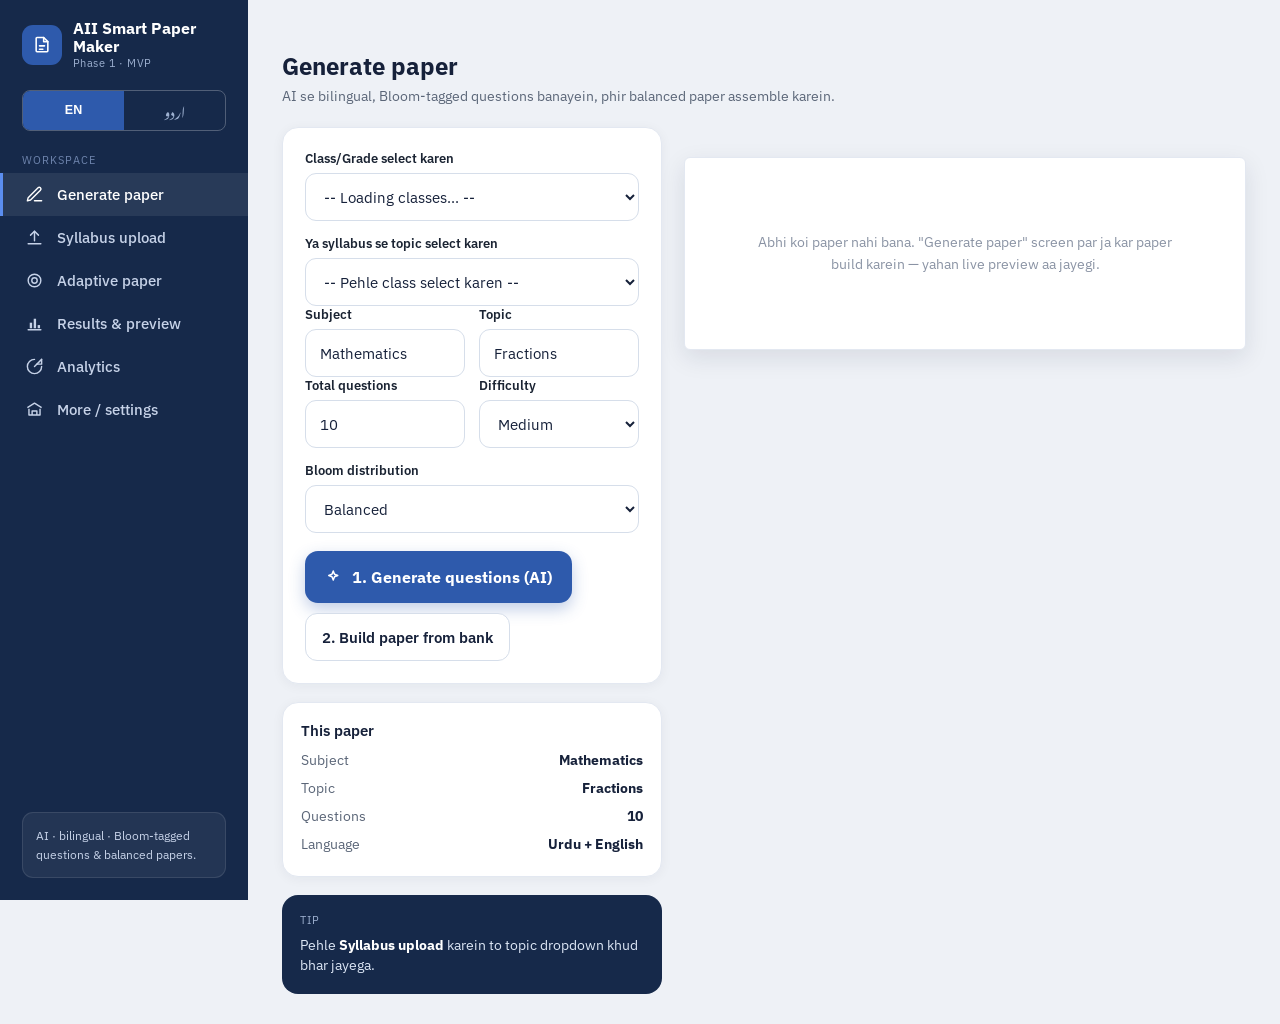
==== static/index.html @ 4aeda759 "feat: home quick-stats cards on the Generate landing screen Shows the teacher their overall progress" ====
<!DOCTYPE html>
<html lang="en">
<head>
<meta charset="UTF-8" />
<meta name="viewport" content="width=device-width, initial-scale=1" />
<title>AII Smart Paper Maker — Phase 1</title>
<link rel="preconnect" href="https://fonts.googleapis.com">
<link rel="preconnect" href="https://fonts.gstatic.com" crossorigin>
<link href="https://fonts.googleapis.com/css2?family=IBM+Plex+Sans:wght@400;500;600;700&family=Source+Serif+4:opsz,wght@8..60,400;8..60,600;8..60,700&family=Noto+Nastaliq+Urdu:wght@400;600&display=swap" rel="stylesheet">
<style>
  :root {
    --primary: #2E5AAC;
    --primary-hover: #244a90;
    --navy: #16294A;
    --tint: #EAF1FB;
    --tint2: #EEF3FC;
    --ink: #16213A;
    --ink2: #1B2433;
    --muted: #5B6678;
    --muted2: #8A93A4;
    --border: #E3E8F1;
    --line: #EDF0F5;
    --surface: #FFFFFF;
    --bg: #EEF1F6;
    --ok-bg: #E6F4EC;   --ok-tx: #2E7D5B;
    --prog-bg: #E7EEFB; --prog-tx: #2E5AAC;
    --warn-bg: #FBF1DF; --warn-tx: #B5760E;
    --err-bg: #FBE9E7;  --err-tx: #C0392B;
    --easy: #7FC8A0; --medium: #5B8DEF; --hard: #E89B5B;
    --radius-card: 16px;
    --radius-btn: 12px;
    --shadow: 0 2px 12px rgba(22,33,58,.05);
  }

  * { box-sizing: border-box; }
  html, body { margin: 0; height: 100%; }
  body {
    font-family: 'IBM Plex Sans', system-ui, sans-serif;
    color: var(--ink);
    background: var(--bg);
    -webkit-font-smoothing: antialiased;
  }
  a { text-decoration: none; color: inherit; }
  .urdu, .ur {
    direction: rtl;
    font-family: 'Jameel Noori Nastaleeq', 'Noto Nastaliq Urdu', serif;
    line-height: 2;
  }

  /* ---- Shell (Direction A — navy institutional sidebar) ---- */
  .shell { display: flex; min-height: 100vh; }
  .sidebar {
    width: 248px; flex-shrink: 0; background: var(--navy); color: #fff;
    display: flex; flex-direction: column; padding: 18px 0;
    position: sticky; top: 0; height: 100vh;
  }
  .brand { display: flex; align-items: center; gap: 11px; padding: 2px 22px 20px; }
  .brand .logo {
    width: 40px; height: 40px; border-radius: 11px; background: var(--primary);
    display: flex; align-items: center; justify-content: center; flex-shrink: 0;
  }
  .brand .name { font-weight: 700; font-size: 15.5px; line-height: 1.15; }
  .brand .tag { font-size: 10.5px; color: #9DB0D0; letter-spacing: .04em; }
  .nav-label {
    font-size: 10.5px; color: #6E84AD; letter-spacing: .1em;
    padding: 6px 22px; text-transform: uppercase;
  }
  .nav-link {
    display: flex; align-items: center; gap: 13px; padding: 12px 22px;
    color: #C6D2E8; font-size: 14.5px; font-weight: 500;
    border-left: 3px solid transparent; cursor: pointer;
  }
  .nav-link svg { flex-shrink: 0; }
  .nav-link:hover { background: rgba(255,255,255,.06); color: #fff; }
  .nav-link[data-active="1"] { color: #fff; background: rgba(255,255,255,.08); border-left-color: #5B8DEF; }
  .sidebar-foot { margin-top: auto; padding: 14px 22px 4px; }
  .sidebar-foot .box {
    background: rgba(255,255,255,.06); border: 1px solid rgba(255,255,255,.1);
    border-radius: 11px; padding: 13px; font-size: 12px; color: #C6D2E8; line-height: 1.6;
  }

  /* ---- Main ---- */
  .main { flex: 1; min-width: 0; display: flex; flex-direction: column; }
  .topbar { display: none; }
  .bottomnav { display: none; }
  .content { padding: 30px 34px; max-width: 1180px; width: 100%; margin: 0 auto; }

  .screen { display: none; }
  .screen[data-active="1"] { display: block; }

  .head { display: flex; align-items: flex-end; justify-content: space-between; margin-bottom: 22px; gap: 14px; }
  .h1 { margin: 0; font-size: 24px; font-weight: 700; }
  .sub { margin: 5px 0 0; font-size: 14px; color: var(--muted); }

  .twocol { display: grid; grid-template-columns: 1fr 360px; gap: 22px; align-items: start; }
  /* Generate screen: form (left) + live serif preview (right, wider). */
  .twocol-gen { display: grid; grid-template-columns: 380px 1fr; gap: 22px; align-items: start; }
  .stack { display: flex; flex-direction: column; gap: 18px; }

  /* ---- Cards (Direction B — rounded) ---- */
  .card {
    background: var(--surface); border: 1px solid var(--border);
    border-radius: var(--radius-card); padding: 22px; box-shadow: var(--shadow);
  }
  .card-title { font-weight: 600; font-size: 15px; margin-bottom: 6px; }

  label { display: block; margin-top: 14px; font-weight: 600; font-size: 12.5px; color: var(--ink2); }
  label:first-of-type { margin-top: 0; }
  input, select {
    width: 100%; min-height: 48px; padding: 11px 14px; margin-top: 7px;
    border: 1px solid #D6DEEA; border-radius: 11px;
    font-size: 15px; font-family: inherit; background: #fff; color: var(--ink);
  }
  input[type="file"] { padding: 11px 12px; }
  input:focus, select:focus {
    outline: none; border-color: var(--primary); box-shadow: 0 0 0 3px var(--tint);
  }

  .field-row { display: flex; gap: 14px; }
  .field-row > div { flex: 1; }

  .actions { display: flex; flex-wrap: wrap; gap: 10px; margin-top: 18px; }

  /* ---- Hero "Generate" button (Direction B) ---- */
  .gen-btn {
    display: inline-flex; align-items: center; justify-content: center; gap: 9px;
    background: var(--primary); color: #fff; min-height: 52px; padding: 0 20px;
    border: none; border-radius: 13px; font-size: 15.5px; font-weight: 700;
    font-family: inherit; box-shadow: 0 6px 16px rgba(46,90,172,.3); cursor: pointer;
  }
  .gen-btn:hover { background: var(--primary-hover); }
  .gen-btn:disabled { opacity: .55; cursor: not-allowed; box-shadow: none; }
  .ghost-btn {
    display: inline-flex; align-items: center; justify-content: center; gap: 9px;
    background: #fff; border: 1px solid #D6DEEA; color: var(--ink);
    min-height: 48px; padding: 0 16px; border-radius: 12px;
    font-size: 14.5px; font-weight: 600; font-family: inherit; cursor: pointer;
  }
  .ghost-btn:hover { border-color: var(--primary); color: var(--primary); }

  .tip {
    background: var(--navy); color: #fff; border-radius: 16px; padding: 18px;
  }
  .tip .k { font-size: 11px; color: #9DB0D0; letter-spacing: .08em; text-transform: uppercase; margin-bottom: 8px; }
  .tip .v { font-size: 13.5px; line-height: 1.5; color: #DCE6F5; }
  .tip .v b { color: #fff; }

  .summary-row { display: flex; justify-content: space-between; font-size: 13.5px; padding: 5px 0; }
  .summary-row span { color: var(--muted); }

  .pill { font-size: 11.5px; font-weight: 600; padding: 5px 10px; border-radius: 99px; }
  .bloom-bar { display: flex; gap: 4px; height: 11px; border-radius: 99px; overflow: hidden; margin: 4px 0 10px; }

  /* ---- Question review cards ---- */
  .question-card {
    border: 1px solid var(--border); border-radius: 14px;
    padding: 16px 18px; margin-top: 13px; background: #fff; box-shadow: var(--shadow);
  }
  .question-card .ur { font-size: 16px; color: var(--muted); margin-top: 6px; text-align: right; }
  .question-card ul { margin: 8px 0 0; padding-left: 20px; }
  .meta { font-size: 12px; color: var(--muted); margin-top: 10px; }

  #status { margin-top: 4px; font-size: 14px; color: var(--muted); min-height: 20px; }

  /* ---- Live paper preview (Direction C — serif, A4 sheet) ---- */
  .paper-sheet {
    background: #fff; border: 1px solid var(--border); border-radius: 6px;
    box-shadow: 0 8px 24px rgba(22,33,58,.1);
    padding: 34px 38px; font-size: 13.5px; line-height: 1.55;
  }
  .paper-sheet .ph-head { text-align: center; border-bottom: 2.5px solid var(--ink); padding-bottom: 14px; margin-bottom: 16px; }
  .paper-sheet .ph-en { font-family: 'Source Serif 4', Georgia, serif; font-size: 20px; font-weight: 700; }
  .paper-sheet .ph-ur { font-family: 'Jameel Noori Nastaleeq', 'Noto Nastaliq Urdu', serif; font-size: 17px; margin: 4px 0; direction: rtl; }
  .paper-sheet .ph-exam { font-size: 12.5px; color: var(--muted); }
  .paper-sheet .ph-meta {
    display: flex; justify-content: space-between; flex-wrap: wrap; gap: 4px;
    font-size: 12.5px; font-weight: 600; border-bottom: 1px solid #ddd;
    padding-bottom: 12px; margin-bottom: 14px;
  }
  .paper-sheet .ph-sec { font-family: 'Source Serif 4', Georgia, serif; font-weight: 700; font-size: 15px; margin: 16px 0 10px; }
  .paper-sheet .ph-q { margin-bottom: 14px; }
  .paper-sheet .ph-q .q-en { font-weight: 500; }
  .paper-sheet .ph-q .q-ur { text-align: right; font-size: 15px; color: #3A3A3A; direction: rtl; font-family: 'Jameel Noori Nastaleeq', 'Noto Nastaliq Urdu', serif; }
  .paper-sheet .ph-opts { display: grid; grid-template-columns: 1fr 1fr; gap: 3px 24px; color: #3A3A3A; margin-top: 5px; }
  .paper-empty { color: var(--muted2); text-align: center; padding: 40px 20px; font-size: 14px; }

  /* ---- Summary tables (Direction A — structured) ---- */
  .summary-box { border: 1px solid var(--border); border-radius: 12px; padding: 14px 16px; margin-top: 14px; background: #fff; }
  .summary-box .t { font-weight: 600; margin-bottom: 8px; font-size: 14px; }
  .summary-box table { width: 100%; border-collapse: collapse; font-size: 14px; }
  .summary-box th { text-align: left; color: var(--muted); font-weight: 600; padding-bottom: 6px; border-bottom: 1px solid var(--line); }
  .summary-box td { padding: 6px 0; border-bottom: 1px solid var(--line); }

  hr { border: none; border-top: 1px dashed var(--border); margin: 18px 0; }

  details.qdetails { margin-top: 18px; }
  details.qdetails > summary { cursor: pointer; font-weight: 600; font-size: 14px; color: var(--primary); }

  /* ---- Analytics (item analysis) ---- */
  .an-cards { display: grid; grid-template-columns: repeat(auto-fit, minmax(140px, 1fr)); gap: 12px; }
  .an-card { border: 1px solid var(--border); border-radius: 12px; padding: 14px 16px; background: #FBFCFE; }
  .an-card .v { font-size: 22px; font-weight: 700; color: var(--primary); }
  .an-card .c { font-size: 12px; color: var(--muted); margin-top: 4px; }
  table.an { width: 100%; border-collapse: collapse; font-size: 14px; }
  table.an th, table.an td { text-align: left; padding: 9px 10px; border-bottom: 1px solid var(--line); }
  table.an th { background: var(--tint2); font-size: 12.5px; color: var(--ink2); white-space: nowrap; }
  table.an td.num, table.an th.num { text-align: right; font-variant-numeric: tabular-nums; }
  table.an tr.q-bad td { background: var(--err-bg); }
  table.an tr.q-review td { background: var(--warn-bg); }
  table.an tr.q-good td:first-child { box-shadow: inset 4px 0 0 var(--ok-tx); }
  table.an tr.q-review td:first-child { box-shadow: inset 4px 0 0 var(--warn-tx); }
  table.an tr.q-bad td:first-child { box-shadow: inset 4px 0 0 var(--err-tx); }
  .pd { font-weight: 600; font-variant-numeric: tabular-nums; }
  .pd.good { color: var(--ok-tx); }
  .pd.mid { color: var(--warn-tx); }
  .pd.weak { color: var(--err-tx); }
  .pd.unreliable { color: var(--muted2); font-weight: 400; }
  .bar-wrap { background: var(--line); border-radius: 5px; height: 14px; width: 108px; overflow: hidden; display: inline-block; vertical-align: middle; }
  .bar { height: 100%; border-radius: 5px; }
  .bar.good { background: var(--ok-tx); }
  .bar.mid { background: var(--warn-tx); }
  .bar.weak { background: var(--err-tx); }
  .qbadge { display: inline-block; padding: 3px 9px; border-radius: 999px; font-size: 11.5px; font-weight: 700; white-space: nowrap; }
  .qbadge.q-good { background: var(--ok-bg); color: var(--ok-tx); }
  .qbadge.q-review { background: var(--warn-bg); color: var(--warn-tx); }
  .qbadge.q-bad { background: var(--err-bg); color: var(--err-tx); }
  .an-legend { display: flex; gap: 16px; flex-wrap: wrap; font-size: 12.5px; color: var(--muted); margin: 4px 0 12px; }
  .an-legend .dot { display: inline-block; width: 10px; height: 10px; border-radius: 3px; margin-right: 5px; vertical-align: middle; }
  .an-legend .q-good { background: var(--ok-tx); }
  .an-legend .q-review { background: var(--warn-tx); }
  .an-legend .q-bad { background: var(--err-tx); }
  .flag-reason { font-size: 12px; color: var(--err-tx); }
  .an-empty { color: var(--muted); font-size: 14px; padding: 10px 0; }

  /* Quick-stats empty state (new user, no data yet) */
  .qs-empty {
    border: 1px dashed #C6CFDD; background: #FBFCFE; border-radius: 14px;
    padding: 18px 20px; color: var(--muted); font-size: 14px; line-height: 1.6;
  }
  .qs-empty b { color: var(--ink); }

  /* ---- Urdu / RTL ---- */
  /* Jameel Noori Nastaleeq is NOT bundled — used only if installed on the
     machine (same assumption the Word export makes); else Noto Nastaliq Urdu. */
  @font-face {
    font-family: 'Jameel Noori Nastaleeq';
    src: local('Jameel Noori Nastaleeq'), local('Jameel Noori Nastalique'), local('JameelNooriNastaleeq');
    font-display: swap;
  }
  .lang-toggle { display: flex; border: 1px solid rgba(255,255,255,.25); border-radius: 8px; overflow: hidden; margin: 0 22px 16px; }
  .lang-toggle button {
    flex: 1; background: transparent; color: #9DB0D0; border: none;
    padding: 6px 0; min-height: 0; font-size: 12.5px; font-weight: 600; cursor: pointer;
  }
  .lang-toggle button[data-active="1"] { background: var(--primary); color: #fff; }
  .lang-toggle button.urdu { direction: rtl; font-size: 13.5px; }

  /* In Urdu mode the whole UI switches to the Nastaliq stack. */
  body.lang-ur { font-family: 'Jameel Noori Nastaleeq', 'Noto Nastaliq Urdu', 'IBM Plex Sans', sans-serif; }
  body.lang-ur .h1 { line-height: 1.7; }
  body.lang-ur .nav-link, body.lang-ur .nav-i { line-height: 1.9; }

  /* RTL structural fixes for the bits dir=rtl doesn't get right on its own. */
  [dir="rtl"] .nav-link { border-left: none; border-right: 3px solid transparent; }
  [dir="rtl"] .nav-link[data-active="1"] { border-right-color: #5B8DEF; }
  [dir="rtl"] table.an th, [dir="rtl"] table.an td,
  [dir="rtl"] .summary-box th, [dir="rtl"] .summary-box td { text-align: right; }
  [dir="rtl"] table.an td.num, [dir="rtl"] table.an th.num { text-align: left; }
  [dir="rtl"] .an-legend .dot { margin-right: 0; margin-left: 5px; }
  [dir="rtl"] .question-card ul { padding-left: 0; padding-right: 20px; }
  /* The exam-paper preview is a fixed document — keep it LTR even in Urdu UI. */
  [dir="rtl"] .paper-sheet { direction: ltr; }

  /* ---- Manual question selection: per-question "Change" + replace modal ---- */
  .paper-sheet .ph-change {
    margin-top: 7px; background: none; border: 1px dashed #C6CFDD; color: var(--primary);
    font-size: 11.5px; font-weight: 600; font-family: inherit; border-radius: 6px;
    padding: 3px 10px; min-height: 0; cursor: pointer;
  }
  .paper-sheet .ph-change:hover { background: var(--tint); }
  .modal-overlay {
    position: fixed; inset: 0; background: rgba(22,33,58,.5); z-index: 100;
    display: none; align-items: center; justify-content: center; padding: 16px;
  }
  .modal-overlay[data-open="1"] { display: flex; }
  .modal {
    background: #fff; border-radius: 16px; width: 100%; max-width: 640px;
    max-height: 86vh; display: flex; flex-direction: column;
    box-shadow: 0 20px 60px rgba(0,0,0,.3);
  }
  .modal-head { padding: 18px 20px; border-bottom: 1px solid var(--border); display: flex; align-items: flex-start; justify-content: space-between; gap: 12px; }
  .modal-title { font-size: 17px; font-weight: 700; }
  .modal-sub { font-size: 12.5px; color: var(--muted); margin-top: 3px; }
  .modal-close { background: none; border: none; color: var(--muted); font-size: 24px; line-height: 1; cursor: pointer; min-height: 0; padding: 0 4px; }
  .modal-close:hover { background: none; color: var(--ink); }
  .modal-body { padding: 14px 20px 20px; overflow-y: auto; }
  .cand { border: 1px solid var(--border); border-radius: 12px; padding: 14px; margin-bottom: 10px; }
  .cand:hover { border-color: var(--primary); }
  .cand .c-tags { display: flex; gap: 6px; flex-wrap: wrap; margin-bottom: 8px; }
  .cand .c-en { font-weight: 500; font-size: 14px; }
  .cand .c-ur { font-size: 15px; color: var(--muted); text-align: right; margin-top: 4px; }
  .cand .c-foot { display: flex; justify-content: space-between; align-items: center; gap: 10px; margin-top: 11px; }
  @media (max-width: 760px) { .modal { max-height: 92vh; } }

  /* ---- Responsive: sidebar -> bottom tab bar (Direction A on mobile) ---- */
  @media (max-width: 1024px) { .twocol, .twocol-gen { grid-template-columns: 1fr; } }
  @media (max-width: 760px) {
    body { background: #F4F6FA; }
    .sidebar { display: none; }
    .topbar {
      display: block; background: var(--navy); color: #fff;
      position: sticky; top: 0; z-index: 10;
    }
    .topbar .row { display: flex; align-items: center; gap: 12px; padding: 14px 16px; }
    .topbar .logo {
      width: 38px; height: 38px; border-radius: 10px; background: var(--primary);
      display: flex; align-items: center; justify-content: center; flex-shrink: 0;
    }
    .topbar .name { font-size: 15.5px; font-weight: 700; line-height: 1.1; }
    .topbar .tag { font-size: 10.5px; color: #9DB0D0; }
    .bottomnav {
      display: flex; position: sticky; bottom: 0; background: #fff;
      border-top: 1px solid var(--border); align-items: center;
      padding: 8px 8px calc(8px + env(safe-area-inset-bottom, 0px)); z-index: 10;
      box-shadow: 0 -2px 10px rgba(22,33,58,.06);
    }
    .nav-i {
      display: flex; flex-direction: column; align-items: center; gap: 3px;
      flex: 1; font-size: 10.5px; font-weight: 600; color: var(--muted2); cursor: pointer;
    }
    .nav-i[data-active="1"] { color: var(--primary); }
    .content { padding: 16px 14px 26px; }
    .field-row { flex-direction: column; gap: 14px; }
    .desktop-only { display: none !important; }
    .card { padding: 18px; }
    .h1 { font-size: 20px; }
    .actions .gen-btn, .actions .ghost-btn { flex: 1 1 100%; }
    .paper-sheet { padding: 22px 18px; }
  }
  @media (min-width: 761px) { .mobile-only { display: none !important; } }
</style>
</head>
<body>
<div class="shell">

  <!-- ============ SIDEBAR (desktop) ============ -->
  <aside class="sidebar">
    <div class="brand">
      <div class="logo"><svg width="20" height="20" viewBox="0 0 24 24" fill="none" stroke="#fff" stroke-width="1.9" stroke-linecap="round" stroke-linejoin="round"><path d="M14 3v5h5"></path><path d="M19 8v11a1 1 0 0 1-1 1H6a1 1 0 0 1-1-1V4a1 1 0 0 1 1-1h8z"></path><path d="M9 13h6M9 17h4"></path></svg></div>
      <div><div class="name">AII Smart Paper Maker</div><div class="tag" data-i18n="brand.tag">Phase 1 · MVP</div></div>
    </div>
    <div class="lang-toggle">
      <button data-lang-opt="en" data-active="1" onclick="applyLang('en')">EN</button>
      <button data-lang-opt="ur" data-active="0" class="urdu" onclick="applyLang('ur')">اردو</button>
    </div>
    <div class="nav-label" data-i18n="sidebar.workspace">Workspace</div>
    <nav>
      <a class="nav-link" data-nav="generate" data-active="1" onclick="showScreen('generate')"><svg width="19" height="19" viewBox="0 0 24 24" fill="none" stroke="currentColor" stroke-width="1.8" stroke-linecap="round" stroke-linejoin="round"><path d="M12 20h9"></path><path d="M16.5 3.5a2.1 2.1 0 0 1 3 3L7 19l-4 1 1-4z"></path></svg><span data-i18n="nav.generate">Generate paper</span></a>
      <a class="nav-link" data-nav="syllabus" onclick="showScreen('syllabus')"><svg width="19" height="19" viewBox="0 0 24 24" fill="none" stroke="currentColor" stroke-width="1.8" stroke-linecap="round" stroke-linejoin="round"><path d="M12 16V4"></path><path d="M7 9l5-5 5 5"></path><path d="M4 20h16"></path></svg><span data-i18n="nav.syllabus">Syllabus upload</span></a>
      <a class="nav-link" data-nav="adaptive" onclick="showScreen('adaptive')"><svg width="19" height="19" viewBox="0 0 24 24" fill="none" stroke="currentColor" stroke-width="1.8"><circle cx="12" cy="12" r="8"></circle><circle cx="12" cy="12" r="3.4"></circle></svg><span data-i18n="nav.adaptive">Adaptive paper</span></a>
      <a class="nav-link" data-nav="results" onclick="showScreen('results')"><svg width="19" height="19" viewBox="0 0 24 24" fill="none" stroke="currentColor" stroke-width="1.8" stroke-linecap="round"><line x1="4" y1="20" x2="20" y2="20"></line><rect x="6" y="11" width="3" height="7" fill="currentColor" stroke="none"></rect><rect x="11" y="6" width="3" height="12" fill="currentColor" stroke="none"></rect><rect x="16" y="14" width="3" height="4" fill="currentColor" stroke="none"></rect></svg><span data-i18n="nav.results">Results &amp; preview</span></a>
      <a class="nav-link" data-nav="analytics" onclick="showScreen('analytics')"><svg width="19" height="19" viewBox="0 0 24 24" fill="none" stroke="currentColor" stroke-width="1.8" stroke-linecap="round" stroke-linejoin="round"><path d="M21 12a9 9 0 1 1-9-9"></path><path d="M21 3v6h-6"></path><path d="M12 12 21 3"></path></svg><span data-i18n="nav.analytics">Analytics</span></a>
      <a class="nav-link" data-nav="settings" onclick="showScreen('settings')"><svg width="19" height="19" viewBox="0 0 24 24" fill="none" stroke="currentColor" stroke-width="1.8" stroke-linejoin="round"><path d="M3 9.5 12 4l9 5.5"></path><path d="M5 11v8h14v-8"></path><path d="M9 19v-5h6v5"></path></svg><span data-i18n="nav.settings">More / settings</span></a>
    </nav>
    <div class="sidebar-foot">
      <div class="box" data-i18n="sidebar.foot">AI · bilingual · Bloom-tagged questions &amp; balanced papers.</div>
    </div>
  </aside>

  <!-- ============ MAIN ============ -->
  <div class="main">

    <!-- mobile top bar -->
    <div class="topbar">
      <div style="height:env(safe-area-inset-top,0px);"></div>
      <div class="row">
        <div class="logo"><svg width="19" height="19" viewBox="0 0 24 24" fill="none" stroke="#fff" stroke-width="1.9" stroke-linecap="round" stroke-linejoin="round"><path d="M14 3v5h5"></path><path d="M19 8v11a1 1 0 0 1-1 1H6a1 1 0 0 1-1-1V4a1 1 0 0 1 1-1h8z"></path><path d="M9 13h6M9 17h4"></path></svg></div>
        <div style="flex:1; min-width:0;"><div class="name">AII Smart Paper Maker</div><div class="tag" data-i18n="brand.tag">Phase 1 · MVP</div></div>
        <div class="lang-toggle" style="margin:0; flex:0 0 auto; width:96px;">
          <button data-lang-opt="en" data-active="1" onclick="applyLang('en')">EN</button>
          <button data-lang-opt="ur" data-active="0" class="urdu" onclick="applyLang('ur')">اردو</button>
        </div>
      </div>
    </div>

    <div class="content">

      <!-- ===== GENERATE ===== -->
      <section class="screen" data-screen="generate" data-active="1">
        <!-- Quick stats (home overview) -->
        <div id="quickStats" class="an-cards" style="margin-bottom:20px"></div>

        <div class="head">
          <div><h1 class="h1" data-i18n="gen.title">Generate paper</h1><p class="sub desktop-only" data-i18n="gen.sub">AI se bilingual, Bloom-tagged questions banayein, phir balanced paper assemble karein.</p></div>
        </div>
        <p class="sub mobile-only" style="margin:2px 0 16px" data-i18n="gen.sub">AI se bilingual, Bloom-tagged questions banayein, phir balanced paper assemble karein.</p>

        <div class="twocol-gen">
          <!-- LEFT column: form + summary + tip -->
          <div class="stack">
          <div class="card">
            <label data-i18n="form.classGrade">Class/Grade select karen</label>
            <select id="syllabusGrade" onchange="onGradeChange()">
              <option value="">-- Loading classes... --</option>
            </select>

            <label data-i18n="form.syllabusTopic">Ya syllabus se topic select karen</label>
            <select id="syllabusTopic" onchange="onSyllabusTopicChange()">
              <option value="">-- Pehle class select karen --</option>
            </select>

            <div class="field-row">
              <div>
                <label data-i18n="form.subject">Subject</label>
                <input id="subject" placeholder="e.g. Mathematics" value="Mathematics" />
              </div>
              <div>
                <label data-i18n="form.topic">Topic</label>
                <input id="topic" placeholder="e.g. Fractions" value="Fractions" />
              </div>
            </div>

            <div class="field-row">
              <div>
                <label data-i18n="form.totalQuestions">Total questions</label>
                <input id="totalQuestions" type="number" value="10" />
              </div>
              <div>
                <label data-i18n="form.difficulty">Difficulty</label>
                <select id="difficulty">
                  <option value="easy" data-i18n="opt.easy">Easy</option>
                  <option value="medium" selected data-i18n="opt.medium">Medium</option>
                  <option value="hard" data-i18n="opt.hard">Hard</option>
                </select>
              </div>
            </div>

            <label data-i18n="form.bloomDist">Bloom distribution</label>
            <select id="bloomDist">
              <option value="balanced" data-i18n="opt.balanced">Balanced</option>
              <option value="foundational" data-i18n="opt.foundational">Foundational</option>
              <option value="advanced" data-i18n="opt.advanced">Advanced</option>
            </select>

            <div class="actions">
              <button class="gen-btn" onclick="generateQuestions()"><svg width="18" height="18" viewBox="0 0 24 24" fill="none" stroke="#fff" stroke-width="2" stroke-linecap="round" stroke-linejoin="round"><path d="M11 4 12.7 8.3 17 10 12.7 11.7 11 16 9.3 11.7 5 10 9.3 8.3z"></path></svg><span data-i18n="btn.genQuestions">1. Generate questions (AI)</span></button>
              <button class="ghost-btn" onclick="buildPaper()" data-i18n="btn.buildPaper">2. Build paper from bank</button>
            </div>
          </div>

            <div class="card" style="padding:18px;">
              <div class="card-title" data-i18n="card.thisPaper">This paper</div>
              <div class="summary-row"><span data-i18n="sum.subject">Subject</span><b id="sumSubject">Mathematics</b></div>
              <div class="summary-row"><span data-i18n="sum.topic">Topic</span><b id="sumTopic">Fractions</b></div>
              <div class="summary-row"><span data-i18n="sum.questions">Questions</span><b id="sumCount">10</b></div>
              <div class="summary-row"><span data-i18n="sum.language">Language</span><b data-i18n="sum.langValue">Urdu + English</b></div>
            </div>
            <div class="tip">
              <div class="k" data-i18n="tip.label">Tip</div>
              <div class="v" data-i18n-html="tip.generate">Pehle <b>Syllabus upload</b> karein to topic dropdown khud bhar jayega.</div>
            </div>
          </div><!-- /left column -->

          <!-- RIGHT column: live bilingual serif paper preview (Direction C) -->
          <div>
            <div id="genStatus" class="js-status" style="font-size:14px; color:var(--muted); min-height:20px; margin-bottom:10px;"></div>
            <div id="paperPreviewGen" class="paper-sheet js-paper-preview">
              <div class="paper-empty" data-i18n="preview.empty">Abhi koi paper nahi bana. "Generate paper" screen par ja kar paper build karein — yahan live preview aa jayegi.</div>
            </div>
            <div class="actions" style="margin-top:14px">
              <button class="ghost-btn" id="genExportBtn" style="display:none" onclick="showScreen('results')" data-i18n="btn.toExport">Export &amp; results →</button>
            </div>
          </div>
        </div>
      </section>

      <!-- ===== SYLLABUS ===== -->
      <section class="screen" data-screen="syllabus">
        <div class="head"><div><h1 class="h1" data-i18n="syl.title">Syllabus upload</h1><p class="sub" data-i18n="syl.sub">PDF/textbook upload karen — AI usme se topics nikaal kar save karega. Phir wo "Class select" dropdown mein aa jayenge.</p></div></div>

        <div class="twocol">
          <div class="card">
            <label data-i18n="form.subject">Subject</label>
            <input id="pdfSubject" placeholder="e.g. Mathematics" />

            <label data-i18n="form.classGrade2">Class/Grade</label>
            <input id="pdfGrade" placeholder="e.g. Grade 4" />

            <label data-i18n="form.singlePdf">Single PDF (text-based ya scanned)</label>
            <input type="file" id="pdfFile" accept=".pdf" />
            <div class="actions">
              <button class="gen-btn" id="pdfUploadBtn" onclick="uploadSyllabusPdf()" data-i18n="btn.uploadExtract">Upload &amp; extract topics</button>
            </div>
            <span id="pdfStatus" style="display:inline-block;margin-top:10px;font-size:13px;color:var(--muted)"></span>

            <hr />

            <label data-i18n="form.zip">Ya ZIP (multiple PDF + images JPG/PNG)</label>
            <input type="file" id="zipFile" accept=".zip" />
            <div class="actions">
              <button class="ghost-btn" id="zipUploadBtn" onclick="uploadSyllabusZip()" data-i18n="btn.uploadZip">Upload ZIP &amp; extract topics</button>
            </div>
            <span id="zipStatus" style="display:inline-block;margin-top:10px;font-size:13px;color:var(--muted)"></span>
            <div id="zipFileResults" style="margin-top:10px"></div>
          </div>

          <div class="tip">
            <div class="k" data-i18n="tip.howItWorks">How it works</div>
            <div class="v" data-i18n="tip.howItWorksBody">AII PDF/images parse karke chapters aur sub-topics nikaalta hai, phir unhe save kar deta hai. Subject + grade dono bharna zaroori hai.</div>
          </div>
        </div>
      </section>

      <!-- ===== ADAPTIVE ===== -->
      <section class="screen" data-screen="adaptive">
        <div class="head"><div><h1 class="h1" data-i18n="adapt.title">Adaptive paper</h1><p class="sub" data-i18n="adapt.sub">Kisi paper ke uploaded results se class ki weak Bloom levels nikaal kar un par focus karta naya paper banayen.</p></div></div>

        <div class="twocol">
          <div class="card">
            <label data-i18n="form.learnFrom">Learn from paper ID (jiska result upload hua hai)</label>
            <input id="adaptiveSourceId" placeholder="e.g. 4a0af91b-..." />
            <p class="sub" style="margin-top:10px" data-i18n="adapt.note">Total questions aur difficulty upar "Generate paper" screen ke fields se liye jate hain.</p>
            <div class="actions">
              <button class="gen-btn" onclick="buildAdaptivePaper()"><svg width="18" height="18" viewBox="0 0 24 24" fill="none" stroke="#fff" stroke-width="2" stroke-linecap="round" stroke-linejoin="round"><path d="M11 4 12.7 8.3 17 10 12.7 11.7 11 16 9.3 11.7 5 10 9.3 8.3z"></path></svg><span data-i18n="btn.genAdaptive">Generate adaptive paper</span></button>
            </div>
          </div>
          <div class="tip">
            <div class="k" data-i18n="tip.aiiSuggests">AII suggests</div>
            <div class="v" data-i18n="tip.aiiSuggestsBody">Jin Bloom levels par class sab se kam score karti hai, un par zyada questions allocate kiye jate hain — taake practice un kamzoriyon par ho.</div>
          </div>
        </div>
      </section>

      <!-- ===== RESULTS & LIVE PREVIEW ===== -->
      <section class="screen" data-screen="results">
        <div class="head">
          <div><h1 class="h1" data-i18n="results.title">Results &amp; preview</h1><p class="sub" data-i18n="results.sub">Final review se pehle live paper dekh lein, phir export ya dashboard kholein.</p></div>
          <div class="desktop-only"><button class="ghost-btn" onclick="showScreen('generate')" data-i18n="btn.backGenerate">← Back to generate</button></div>
        </div>
        <div id="status" class="js-status"></div>

        <div class="twocol" style="margin-top:14px">
          <div>
            <!-- Direction C: live bilingual serif paper sheet -->
            <div id="paperPreview" class="paper-sheet js-paper-preview">
              <div class="paper-empty" data-i18n="preview.empty">Abhi koi paper nahi bana. "Generate paper" screen par ja kar paper build karein — yahan live preview aa jayegi.</div>
            </div>

            <details class="qdetails" id="qdetailsWrap" style="display:none">
              <summary data-i18n="details.summary">Per-question details (Bloom, marks, options)</summary>
              <div id="adaptiveSummary"></div>
              <div id="balanceSummary"></div>
              <div id="results"></div>
            </details>
          </div>

          <div class="stack">
            <div class="card" style="padding:20px;">
              <div class="card-title" data-i18n="card.exportResults">Export &amp; results</div>
              <div class="actions" style="flex-direction:column; align-items:stretch;">
                <button class="gen-btn" id="printBtn" style="display:none" onclick="openPrintView()" data-i18n="btn.print">Print / PDF dekhen</button>
                <button class="ghost-btn" id="dashboardBtn" style="display:none" onclick="openDashboard()" data-i18n="btn.dashboard">Result dashboard dekhen</button>
                <button class="ghost-btn" id="csvDownloadBtn" style="display:none" onclick="downloadResultCSV()" data-i18n="btn.csvDownload">📥 Result CSV download karen</button>
                <button class="ghost-btn" id="csvUploadBtn" style="display:none" onclick="document.getElementById('csvFileInput').click()" data-i18n="btn.csvUpload">📤 Filled CSV upload karen</button>
                <input type="file" id="csvFileInput" accept=".csv,.xlsx" style="display:none" onchange="uploadResultCSV(this)">
              </div>
              <p class="sub" style="margin-top:14px" data-i18n="results.actionsNote">Paper build karne ke baad ye actions enable ho jate hain.</p>
            </div>
          </div>
        </div>
      </section>

      <!-- ===== ANALYTICS (item analysis — Phase 2.5) ===== -->
      <section class="screen" data-screen="analytics">
        <div class="head">
          <div><h1 class="h1" data-i18n="an.title">Analytics</h1><p class="sub" data-i18n="an.sub">Har question ka Difficulty Index (P) aur Discrimination Index (D), plus Bloom comparison — uploaded results se. Real data; dummy nahi.</p></div>
        </div>

        <div class="card" style="margin-bottom:18px">
          <div class="field-row" style="align-items:flex-end">
            <div>
              <label data-i18n="form.paperId">Paper ID</label>
              <input id="anPaperId" placeholder="paper banane ke baad jo ID milti hai (Results screen)" />
            </div>
            <div style="flex:0 0 auto; align-self:flex-end">
              <button class="gen-btn" onclick="loadAnalytics()" data-i18n="btn.loadAnalytics">Analytics dekhen</button>
            </div>
          </div>
          <div id="anUploadPicker" style="display:none; margin-top:6px">
            <label data-i18n="an.uploadPick">Kaunsa upload (newest pehle)</label>
            <select id="anUploadSelect" onchange="onAnUploadChange()"></select>
          </div>
          <div id="anStatus" style="margin-top:10px; font-size:14px; color:var(--muted); min-height:20px"></div>
        </div>

        <div id="anDashboard" style="display:none">
          <div id="anCards" class="an-cards"></div>

          <div class="card" style="margin-top:18px">
            <div class="card-title" data-i18n="an.perQuestion">Per-question item analysis</div>
            <div class="an-legend">
              <span><i class="dot q-good"></i> <span data-i18n="legend.good">Good question</span></span>
              <span><i class="dot q-review"></i> <span data-i18n="legend.review">Review</span></span>
              <span><i class="dot q-bad"></i> <span data-i18n="legend.problematic">Problematic</span></span>
            </div>
            <div style="overflow-x:auto"><div id="anQuestionsWrap"></div></div>
          </div>

          <div class="card" style="margin-top:18px">
            <div class="card-title" data-i18n="an.bloomCompare">Bloom's Taxonomy comparison</div>
            <p class="sub" style="margin-top:2px" data-i18n="an.bloomSub">Kaunse cognitive levels kamzor hain — marks-weighted average.</p>
            <div style="overflow-x:auto"><div id="anBloomWrap"></div></div>
          </div>
        </div>
      </section>

      <!-- ===== SETTINGS ===== -->
      <section class="screen" data-screen="settings">
        <div class="head"><div><h1 class="h1" data-i18n="set.title">School settings</h1><p class="sub" data-i18n="set.sub">Letterhead / logo — har paper aur print par istemaal hoga.</p></div></div>

        <div class="twocol">
          <div class="card">
            <label data-i18n="form.logo">Logo upload karen</label>
            <input type="file" id="logoFile" accept="image/*" onchange="onLogoSelected(event)" />
            <img id="logoPreview" style="display:none;width:60px;height:60px;object-fit:contain;margin-top:8px;border:1px solid var(--border);border-radius:8px" />

            <label data-i18n="form.schoolEn">School/Institute name (English)</label>
            <input id="schoolNameEn" placeholder="e.g. Ameen Islamic Institute" />

            <label data-i18n="form.schoolUr">School/Institute name (Urdu)</label>
            <input id="schoolNameUr" class="urdu" placeholder="e.g. امین اسلامک انسٹیٹیوٹ" dir="rtl" style="font-family:'Jameel Noori Nastaleeq', 'Noto Nastaliq Urdu',serif" />

            <label data-i18n="form.address">Address</label>
            <input id="schoolAddress" placeholder="e.g. Swat, Khyber Pakhtunkhwa" />

            <label data-i18n="form.accent">Accent colour (letterhead line)</label>
            <input id="accentColor" type="color" value="#0e4d3c" style="min-height:48px;cursor:pointer;padding:4px" />

            <div class="actions">
              <button class="gen-btn" onclick="saveSchoolSettings()" data-i18n="btn.saveSettings">Settings save karen</button>
            </div>
            <span id="settingsStatus" style="display:inline-block;margin-top:10px;font-size:13px;color:var(--muted)"></span>
          </div>

          <div class="card" style="padding:18px;">
            <div class="card-title" data-i18n="card.headerPreview">Header preview</div>
            <div style="border:1px solid var(--border); border-radius:10px; padding:16px; text-align:center;">
              <div id="hpEn" style="font-family:'Source Serif 4',Georgia,serif; font-size:15px; font-weight:700;">Government High School</div>
              <div id="hpUr" class="urdu" style="font-size:14px; margin:3px 0;"></div>
              <div style="font-size:11.5px; color:var(--muted);">Examination — 2026</div>
            </div>
          </div>
        </div>
      </section>

    </div>

    <!-- bottom nav (mobile) -->
    <div class="bottomnav">
      <div class="nav-i" data-nav="generate" data-active="1" onclick="showScreen('generate')"><svg width="22" height="22" viewBox="0 0 24 24" fill="none" stroke="currentColor" stroke-width="1.9" stroke-linecap="round" stroke-linejoin="round"><path d="M12 20h9"></path><path d="M16.5 3.5a2.1 2.1 0 0 1 3 3L7 19l-4 1 1-4z"></path></svg><span data-i18n="navShort.generate">Generate</span></div>
      <div class="nav-i" data-nav="syllabus" onclick="showScreen('syllabus')"><svg width="22" height="22" viewBox="0 0 24 24" fill="none" stroke="currentColor" stroke-width="1.8" stroke-linecap="round" stroke-linejoin="round"><path d="M12 16V4"></path><path d="M7 9l5-5 5 5"></path><path d="M4 20h16"></path></svg><span data-i18n="navShort.syllabus">Syllabus</span></div>
      <div class="nav-i" data-nav="adaptive" onclick="showScreen('adaptive')"><svg width="22" height="22" viewBox="0 0 24 24" fill="none" stroke="currentColor" stroke-width="1.8"><circle cx="12" cy="12" r="8"></circle><circle cx="12" cy="12" r="3.4"></circle></svg><span data-i18n="navShort.adaptive">Adaptive</span></div>
      <div class="nav-i" data-nav="results" onclick="showScreen('results')"><svg width="22" height="22" viewBox="0 0 24 24" fill="none" stroke="currentColor" stroke-width="1.8" stroke-linecap="round"><line x1="4" y1="20" x2="20" y2="20"></line><rect x="6" y="11" width="3" height="7" fill="currentColor" stroke="none"></rect><rect x="11" y="6" width="3" height="12" fill="currentColor" stroke="none"></rect><rect x="16" y="14" width="3" height="4" fill="currentColor" stroke="none"></rect></svg><span data-i18n="navShort.results">Results</span></div>
      <div class="nav-i" data-nav="analytics" onclick="showScreen('analytics')"><svg width="22" height="22" viewBox="0 0 24 24" fill="none" stroke="currentColor" stroke-width="1.8" stroke-linecap="round" stroke-linejoin="round"><path d="M21 12a9 9 0 1 1-9-9"></path><path d="M21 3v6h-6"></path><path d="M12 12 21 3"></path></svg><span data-i18n="navShort.analytics">Analytics</span></div>
      <div class="nav-i" data-nav="settings" onclick="showScreen('settings')"><svg width="22" height="22" viewBox="0 0 24 24" fill="none" stroke="currentColor" stroke-width="1.9" stroke-linecap="round"><line x1="4" y1="7" x2="20" y2="7"></line><line x1="4" y1="12" x2="20" y2="12"></line><line x1="4" y1="17" x2="20" y2="17"></line></svg><span data-i18n="navShort.more">More</span></div>
    </div>
  </div>
</div>

<!-- ===== Replace-question modal (manual question selection) ===== -->
<div class="modal-overlay" id="replaceModal" data-open="0" onclick="if(event.target===this)closeReplaceModal()">
  <div class="modal">
    <div class="modal-head">
      <div>
        <div class="modal-title" data-i18n="modal.title">Replace question</div>
        <div class="modal-sub" id="replaceSub"></div>
      </div>
      <button class="modal-close" onclick="closeReplaceModal()" aria-label="Close">&times;</button>
    </div>
    <div class="modal-body"><div id="replaceCandidates"></div></div>
  </div>
</div>

<script>
let logoBase64 = null;
let currentPaperId = null;
let selectedSyllabusTopicId = null;
let currentLang = 'en';
let currentPaperData = null;   // last built/updated paper, for manual replace
let replacingQid = null;       // which question the open modal is replacing
let quickStatsData = null;     // home-screen quick stats

// Translate a key in the active language (for JS-rendered dynamic content).
function t(key) {
  const d = (typeof I18N !== 'undefined' && I18N[currentLang]) ? I18N[currentLang] : (typeof I18N !== 'undefined' ? I18N.en : {});
  return d[key] != null ? d[key] : key;
}

// ===== i18n (EN / Urdu) =====
// `en` values are the app's existing strings verbatim; `ur` are translations.
// Keys map to data-i18n (textContent), data-i18n-html (innerHTML) attributes.
const I18N = {
  en: {
    'brand.tag': 'Phase 1 · MVP',
    'sidebar.workspace': 'Workspace',
    'sidebar.foot': 'AI · bilingual · Bloom-tagged questions & balanced papers.',
    'nav.generate': 'Generate paper',
    'nav.syllabus': 'Syllabus upload',
    'nav.adaptive': 'Adaptive paper',
    'nav.results': 'Results & preview',
    'nav.analytics': 'Analytics',
    'nav.settings': 'More / settings',
    'gen.title': 'Generate paper',
    'gen.sub': 'AI se bilingual, Bloom-tagged questions banayein, phir balanced paper assemble karein.',
    'form.classGrade': 'Class/Grade select karen',
    'form.syllabusTopic': 'Ya syllabus se topic select karen',
    'form.subject': 'Subject',
    'form.topic': 'Topic',
    'form.totalQuestions': 'Total questions',
    'form.difficulty': 'Difficulty',
    'form.bloomDist': 'Bloom distribution',
    'opt.easy': 'Easy', 'opt.medium': 'Medium', 'opt.hard': 'Hard',
    'opt.balanced': 'Balanced', 'opt.foundational': 'Foundational', 'opt.advanced': 'Advanced',
    'btn.genQuestions': '1. Generate questions (AI)',
    'btn.buildPaper': '2. Build paper from bank',
    'btn.toExport': 'Export & results →',
    'btn.change': 'Change',
    'btn.select': 'Select',
    'label.marks': 'marks',
    'modal.title': 'Replace question',
    'modal.loading': 'Loading questions from bank…',
    'modal.noCandidates': 'Is topic / Bloom level ke liye bank mein koi aur question nahi mila.',
    'qs.papers': 'Total papers',
    'qs.uploads': 'Is mahine results upload',
    'qs.topSubject': 'Top subject',
    'qs.questions': 'Question bank mein',
    'qs.empty': 'Abhi tak koi paper nahi banaya — shuru karne ke liye <b>“Generate paper”</b> par click karein.',
    'card.thisPaper': 'This paper',
    'sum.subject': 'Subject', 'sum.topic': 'Topic', 'sum.questions': 'Questions',
    'sum.language': 'Language', 'sum.langValue': 'Urdu + English',
    'tip.label': 'Tip',
    'tip.generate': 'Pehle <b>Syllabus upload</b> karein to topic dropdown khud bhar jayega.',
    'syl.title': 'Syllabus upload',
    'syl.sub': 'PDF/textbook upload karen — AI usme se topics nikaal kar save karega. Phir wo "Class select" dropdown mein aa jayenge.',
    'form.classGrade2': 'Class/Grade',
    'form.singlePdf': 'Single PDF (text-based ya scanned)',
    'btn.uploadExtract': 'Upload & extract topics',
    'form.zip': 'Ya ZIP (multiple PDF + images JPG/PNG)',
    'btn.uploadZip': 'Upload ZIP & extract topics',
    'tip.howItWorks': 'How it works',
    'tip.howItWorksBody': 'AII PDF/images parse karke chapters aur sub-topics nikaalta hai, phir unhe save kar deta hai. Subject + grade dono bharna zaroori hai.',
    'adapt.title': 'Adaptive paper',
    'adapt.sub': 'Kisi paper ke uploaded results se class ki weak Bloom levels nikaal kar un par focus karta naya paper banayen.',
    'form.learnFrom': 'Learn from paper ID (jiska result upload hua hai)',
    'adapt.note': 'Total questions aur difficulty upar "Generate paper" screen ke fields se liye jate hain.',
    'btn.genAdaptive': 'Generate adaptive paper',
    'tip.aiiSuggests': 'AII suggests',
    'tip.aiiSuggestsBody': 'Jin Bloom levels par class sab se kam score karti hai, un par zyada questions allocate kiye jate hain — taake practice un kamzoriyon par ho.',
    'results.title': 'Results & preview',
    'results.sub': 'Final review se pehle live paper dekh lein, phir export ya dashboard kholein.',
    'btn.backGenerate': '← Back to generate',
    'preview.empty': 'Abhi koi paper nahi bana. "Generate paper" screen par ja kar paper build karein — yahan live preview aa jayegi.',
    'details.summary': 'Per-question details (Bloom, marks, options)',
    'card.exportResults': 'Export & results',
    'btn.print': 'Print / PDF dekhen',
    'btn.dashboard': 'Result dashboard dekhen',
    'btn.csvDownload': '📥 Result CSV download karen',
    'btn.csvUpload': '📤 Filled CSV upload karen',
    'results.actionsNote': 'Paper build karne ke baad ye actions enable ho jate hain.',
    'an.title': 'Analytics',
    'an.sub': 'Har question ka Difficulty Index (P) aur Discrimination Index (D), plus Bloom comparison — uploaded results se. Real data; dummy nahi.',
    'form.paperId': 'Paper ID',
    'btn.loadAnalytics': 'Analytics dekhen',
    'an.uploadPick': 'Kaunsa upload (newest pehle)',
    'an.perQuestion': 'Per-question item analysis',
    'legend.good': 'Good question', 'legend.review': 'Review', 'legend.problematic': 'Problematic',
    'an.bloomCompare': "Bloom's Taxonomy comparison",
    'an.bloomSub': 'Kaunse cognitive levels kamzor hain — marks-weighted average.',
    'set.title': 'School settings',
    'set.sub': 'Letterhead / logo — har paper aur print par istemaal hoga.',
    'form.logo': 'Logo upload karen',
    'form.schoolEn': 'School/Institute name (English)',
    'form.schoolUr': 'School/Institute name (Urdu)',
    'form.address': 'Address',
    'form.accent': 'Accent colour (letterhead line)',
    'btn.saveSettings': 'Settings save karen',
    'card.headerPreview': 'Header preview',
    'navShort.generate': 'Generate', 'navShort.syllabus': 'Syllabus', 'navShort.adaptive': 'Adaptive',
    'navShort.results': 'Results', 'navShort.analytics': 'Analytics', 'navShort.more': 'More',
  },
  ur: {
    'brand.tag': 'فیز 1 · ایم وی پی',
    'sidebar.workspace': 'ورک اسپیس',
    'sidebar.foot': 'اے آئی · دو لسانی · بلوم ٹیگ شدہ سوالات اور متوازن پرچے۔',
    'nav.generate': 'پرچہ بنائیں',
    'nav.syllabus': 'نصاب اپ لوڈ',
    'nav.adaptive': 'اڈاپٹیو پرچہ',
    'nav.results': 'نتائج اور پیش منظر',
    'nav.analytics': 'تجزیات',
    'nav.settings': 'مزید / ترتیبات',
    'gen.title': 'پرچہ بنائیں',
    'gen.sub': 'اے آئی سے دو لسانی، بلوم ٹیگ شدہ سوالات بنائیں، پھر متوازن پرچہ ترتیب دیں۔',
    'form.classGrade': 'کلاس/گریڈ منتخب کریں',
    'form.syllabusTopic': 'یا نصاب سے ٹاپک منتخب کریں',
    'form.subject': 'مضمون',
    'form.topic': 'ٹاپک',
    'form.totalQuestions': 'کل سوالات',
    'form.difficulty': 'دشواری',
    'form.bloomDist': 'بلوم تقسیم',
    'opt.easy': 'آسان', 'opt.medium': 'درمیانہ', 'opt.hard': 'مشکل',
    'opt.balanced': 'متوازن', 'opt.foundational': 'بنیادی', 'opt.advanced': 'اعلیٰ',
    'btn.genQuestions': '۱۔ سوالات بنائیں (اے آئی)',
    'btn.buildPaper': '۲۔ بینک سے پرچہ بنائیں',
    'btn.toExport': 'ایکسپورٹ اور نتائج ←',
    'btn.change': 'بدلیں',
    'btn.select': 'منتخب کریں',
    'label.marks': 'نمبر',
    'modal.title': 'سوال بدلیں',
    'modal.loading': 'بینک سے سوالات لوڈ ہو رہے ہیں…',
    'modal.noCandidates': 'اس ٹاپک / بلوم لیول کے لیے بینک میں کوئی اور سوال نہیں ملا۔',
    'qs.papers': 'کل پرچے',
    'qs.uploads': 'اس ماہ نتائج اپ لوڈ',
    'qs.topSubject': 'سرفہرست مضمون',
    'qs.questions': 'سوال بینک میں',
    'qs.empty': 'ابھی تک کوئی پرچہ نہیں بنایا — شروع کرنے کے لیے <b>”پرچہ بنائیں“</b> پر کلک کریں۔',
    'card.thisPaper': 'یہ پرچہ',
    'sum.subject': 'مضمون', 'sum.topic': 'ٹاپک', 'sum.questions': 'سوالات',
    'sum.language': 'زبان', 'sum.langValue': 'اردو + انگریزی',
    'tip.label': 'مشورہ',
    'tip.generate': 'پہلے <b>نصاب اپ لوڈ</b> کریں تو ٹاپک ڈراپ ڈاؤن خود بھر جائے گا۔',
    'syl.title': 'نصاب اپ لوڈ',
    'syl.sub': 'پی ڈی ایف/نصابی کتاب اپ لوڈ کریں — اے آئی اس میں سے ٹاپکس نکال کر محفوظ کرے گا۔ پھر وہ "کلاس منتخب کریں" ڈراپ ڈاؤن میں آ جائیں گے۔',
    'form.classGrade2': 'کلاس/گریڈ',
    'form.singlePdf': 'واحد پی ڈی ایف (ٹیکسٹ یا اسکین شدہ)',
    'btn.uploadExtract': 'اپ لوڈ کریں اور ٹاپکس نکالیں',
    'form.zip': 'یا زپ (متعدد پی ڈی ایف + تصاویر JPG/PNG)',
    'btn.uploadZip': 'زپ اپ لوڈ کریں اور ٹاپکس نکالیں',
    'tip.howItWorks': 'یہ کیسے کام کرتا ہے',
    'tip.howItWorksBody': 'اے آئی پی ڈی ایف/تصاویر کو پارس کر کے ابواب اور ذیلی ٹاپکس نکالتا ہے، پھر انہیں محفوظ کر دیتا ہے۔ مضمون اور گریڈ دونوں بھرنا ضروری ہے۔',
    'adapt.title': 'اڈاپٹیو پرچہ',
    'adapt.sub': 'کسی پرچے کے اپ لوڈ شدہ نتائج سے کلاس کے کمزور بلوم لیولز نکال کر ان پر توجہ دینے والا نیا پرچہ بنائیں۔',
    'form.learnFrom': 'پرچہ آئی ڈی سے سیکھیں (جس کا نتیجہ اپ لوڈ ہوا ہے)',
    'adapt.note': 'کل سوالات اور دشواری اوپر "پرچہ بنائیں" اسکرین کے فیلڈز سے لیے جاتے ہیں۔',
    'btn.genAdaptive': 'اڈاپٹیو پرچہ بنائیں',
    'tip.aiiSuggests': 'اے آئی تجویز',
    'tip.aiiSuggestsBody': 'جن بلوم لیولز پر کلاس سب سے کم اسکور کرتی ہے، ان پر زیادہ سوالات مختص کیے جاتے ہیں — تاکہ ان کمزوریوں پر مشق ہو۔',
    'results.title': 'نتائج اور پیش منظر',
    'results.sub': 'حتمی جائزے سے پہلے لائیو پرچہ دیکھ لیں، پھر ایکسپورٹ یا ڈیش بورڈ کھولیں۔',
    'btn.backGenerate': '← واپس پرچہ بنائیں',
    'preview.empty': 'ابھی کوئی پرچہ نہیں بنا۔ "پرچہ بنائیں" اسکرین پر جا کر پرچہ بنائیں — یہاں لائیو پیش منظر آ جائے گا۔',
    'details.summary': 'فی سوال تفصیلات (بلوم، نمبر، آپشنز)',
    'card.exportResults': 'ایکسپورٹ اور نتائج',
    'btn.print': 'پرنٹ / پی ڈی ایف دیکھیں',
    'btn.dashboard': 'نتائج ڈیش بورڈ دیکھیں',
    'btn.csvDownload': '📥 نتائج CSV ڈاؤن لوڈ کریں',
    'btn.csvUpload': '📤 بھرا ہوا CSV اپ لوڈ کریں',
    'results.actionsNote': 'پرچہ بنانے کے بعد یہ ایکشنز فعال ہو جاتے ہیں۔',
    'an.title': 'تجزیات',
    'an.sub': 'ہر سوال کا ڈفیکلٹی انڈیکس (P) اور ڈسکریمینیشن انڈیکس (D)، اور بلوم موازنہ — اپ لوڈ شدہ نتائج سے۔ اصل ڈیٹا؛ ڈمی نہیں۔',
    'form.paperId': 'پرچہ آئی ڈی',
    'btn.loadAnalytics': 'تجزیات دیکھیں',
    'an.uploadPick': 'کون سا اپ لوڈ (نیا پہلے)',
    'an.perQuestion': 'فی سوال آئٹم تجزیہ',
    'legend.good': 'اچھا سوال', 'legend.review': 'نظرثانی', 'legend.problematic': 'مسئلہ والا',
    'an.bloomCompare': 'بلوم ٹیکسانومی موازنہ',
    'an.bloomSub': 'کون سے کوگنیٹو لیولز کمزور ہیں — نمبروں کے لحاظ سے اوسط۔',
    'set.title': 'اسکول ترتیبات',
    'set.sub': 'لیٹر ہیڈ / لوگو — ہر پرچے اور پرنٹ پر استعمال ہوگا۔',
    'form.logo': 'لوگو اپ لوڈ کریں',
    'form.schoolEn': 'اسکول/ادارے کا نام (انگریزی)',
    'form.schoolUr': 'اسکول/ادارے کا نام (اردو)',
    'form.address': 'پتہ',
    'form.accent': 'ایکسنٹ رنگ (لیٹر ہیڈ لائن)',
    'btn.saveSettings': 'ترتیبات محفوظ کریں',
    'card.headerPreview': 'ہیڈر پیش منظر',
    'navShort.generate': 'پرچہ', 'navShort.syllabus': 'نصاب', 'navShort.adaptive': 'اڈاپٹیو',
    'navShort.results': 'نتائج', 'navShort.analytics': 'تجزیات', 'navShort.more': 'مزید',
  },
};

function applyLang(lang) {
  const dict = I18N[lang] || I18N.en;
  document.querySelectorAll('[data-i18n]').forEach(el => {
    const t = dict[el.dataset.i18n];
    if (t != null) el.textContent = t;
  });
  document.querySelectorAll('[data-i18n-html]').forEach(el => {
    const t = dict[el.dataset.i18nHtml];
    if (t != null) el.innerHTML = t;
  });
  const rtl = lang === 'ur';
  document.documentElement.lang = lang;
  document.documentElement.dir = rtl ? 'rtl' : 'ltr';
  document.body.classList.toggle('lang-ur', rtl);
  document.querySelectorAll('[data-lang-opt]').forEach(b => {
    b.dataset.active = (b.dataset.langOpt === lang) ? '1' : '0';
  });
  currentLang = lang;
  try { localStorage.setItem('pm_lang', lang); } catch (e) { /* private mode — ignore */ }
  // Re-render the live preview so its dynamic "Change" buttons follow the language.
  if (currentPaperData) renderPaperPreview(currentPaperData);
  // Re-render quick stats so their captions follow the language.
  if (quickStatsData) renderQuickStats(quickStatsData);
}

function initLang() {
  let saved = 'en';
  try { saved = localStorage.getItem('pm_lang') || 'en'; } catch (e) { /* ignore */ }
  applyLang(saved === 'ur' ? 'ur' : 'en');
}

// ---- Screen switching (sidebar desktop / bottom tab bar mobile) ----
function showScreen(name) {
  document.querySelectorAll('.screen').forEach(s => {
    s.dataset.active = (s.dataset.screen === name) ? '1' : '0';
  });
  document.querySelectorAll('[data-nav]').forEach(n => {
    n.dataset.active = (n.dataset.nav === name) ? '1' : '0';
  });
  // Analytics screen: prefill the Paper ID with the paper built this session.
  if (name === 'analytics') {
    const inp = document.getElementById('anPaperId');
    if (inp && !inp.value && currentPaperId) inp.value = currentPaperId;
  }
  window.scrollTo(0, 0);
}

function onLogoSelected(event) {
  const file = event.target.files[0];
  if (!file) return;
  const reader = new FileReader();
  reader.onload = () => {
    logoBase64 = reader.result;
    const img = document.getElementById('logoPreview');
    img.src = logoBase64;
    img.style.display = 'block';
  };
  reader.readAsDataURL(file);
}

async function saveSchoolSettings() {
  const body = {
    school_name: val('schoolNameEn'),
    school_name_ur: val('schoolNameUr'),
    address: val('schoolAddress'),
    logo_base64: logoBase64,
    accent_color: val('accentColor'),
  };
  try {
    const res = await fetch('/api/school-settings', {
      method: 'POST',
      headers: { 'Content-Type': 'application/json' },
      body: JSON.stringify(body),
    });
    if (!res.ok) throw new Error('Save failed');
    document.getElementById('settingsStatus').textContent = '✅ Saved';
    syncHeaderPreview();
  } catch (e) {
    document.getElementById('settingsStatus').textContent = 'Error: ' + e.message;
  }
}

async function loadSchoolSettings() {
  try {
    const res = await fetch('/api/school-settings');
    const s = await res.json();
    document.getElementById('schoolNameEn').value = s.school_name || '';
    document.getElementById('schoolNameUr').value = s.school_name_ur || '';
    document.getElementById('schoolAddress').value = s.address || '';
    document.getElementById('accentColor').value = s.accent_color || '#0e4d3c';
    if (s.logo_base64) {
      logoBase64 = s.logo_base64;
      const img = document.getElementById('logoPreview');
      img.src = logoBase64;
      img.style.display = 'block';
    }
    syncHeaderPreview();
  } catch (e) {
    console.error('Settings load failed:', e);
  }
}

// Settings header preview (live).
function syncHeaderPreview() {
  const en = val('schoolNameEn') || 'School Name';
  const ur = val('schoolNameUr') || '';
  document.getElementById('hpEn').textContent = en;
  document.getElementById('hpUr').textContent = ur;
}

function openPrintView() {
  if (!currentPaperId) return;
  window.open(`/print.html?paper_id=${currentPaperId}`, '_blank');
}

function openDashboard() {
  if (!currentPaperId) return;
  window.open(`/dashboard.html?paper_id=${currentPaperId}`, '_blank');
}

loadSchoolSettings();

async function loadSyllabusGrades() {
  try {
    const res = await fetch('/api/syllabus-grades');
    const grades = await res.json();
    const select = document.getElementById('syllabusGrade');
    select.innerHTML = '<option value="">-- Manual entry (upar wale fields use karen) --</option>';
    grades.forEach(g => {
      const opt = document.createElement('option');
      opt.value = JSON.stringify({subject: g.subject, grade: g.grade});
      opt.textContent = `${g.subject} — ${g.grade}`;
      select.appendChild(opt);
    });
  } catch (e) {
    console.error('Syllabus grades load failed:', e);
  }
}

async function onGradeChange() {
  const gradeSelect = document.getElementById('syllabusGrade');
  const topicSelect = document.getElementById('syllabusTopic');
  topicSelect.innerHTML = '<option value="">-- Loading topics... --</option>';
  selectedSyllabusTopicId = null;

  if (!gradeSelect.value) {
    topicSelect.innerHTML = '<option value="">-- Pehle class select karen --</option>';
    return;
  }

  const { subject, grade } = JSON.parse(gradeSelect.value);
  document.getElementById('subject').value = subject;
  syncPaperSummary();

  const res = await fetch(`/api/syllabus-topics?subject=${encodeURIComponent(subject)}&grade=${encodeURIComponent(grade)}`);
  const topics = await res.json();
  topicSelect.innerHTML = '<option value="">-- Manual entry (upar wale fields use karen) --</option>';
  topics.forEach(t => {
    const opt = document.createElement('option');
    opt.value = t.id;
    opt.textContent = `p.${t.page_no} — ${t.subtopic_title} (${t.activity_type})`;
    opt.dataset.subject = t.subject;
    opt.dataset.topic = t.subtopic_title;
    opt.dataset.difficulty = t.suggested_difficulty;
    topicSelect.appendChild(opt);
  });
}

function onSyllabusTopicChange() {
  const select = document.getElementById('syllabusTopic');
  const opt = select.options[select.selectedIndex];
  if (!opt.value) {
    selectedSyllabusTopicId = null;
    return;
  }
  selectedSyllabusTopicId = opt.value;
  document.getElementById('subject').value = opt.dataset.subject;
  document.getElementById('topic').value = opt.dataset.topic;
  document.getElementById('difficulty').value = opt.dataset.difficulty;
  syncPaperSummary();
}

loadSyllabusGrades();

async function uploadSyllabusPdf() {
  const subject = val('pdfSubject').trim();
  const grade = val('pdfGrade').trim();
  const fileInput = document.getElementById('pdfFile');
  const file = fileInput.files[0];
  const statusEl = document.getElementById('pdfStatus');
  const btn = document.getElementById('pdfUploadBtn');

  if (!subject || !grade) { statusEl.textContent = '⚠️ Subject aur grade dono zaroori hain.'; return; }
  if (!file) { statusEl.textContent = '⚠️ Pehle ek PDF select karen.'; return; }

  btn.disabled = true;
  statusEl.textContent = '⏳ PDF se topics extract ho rahe hain... (kuch seconds lagenge)';
  const formData = new FormData();
  formData.append('subject', subject);
  formData.append('grade', grade);
  formData.append('file', file);
  try {
    const res = await fetch('/api/syllabus/upload-pdf', { method: 'POST', body: formData });
    const data = await res.json();
    if (!res.ok) {
      const detail = Array.isArray(data.detail) ? JSON.stringify(data.detail) : (data.detail || 'Error');
      throw new Error(detail);
    }
    statusEl.textContent = `✅ ${data.inserted} topics save (${data.total_found} mile, ${data.skipped} skip).`;
    fileInput.value = '';
    // Naye subject+grade ko class dropdown mein le aao taake foran use ho sake.
    await loadSyllabusGrades();
  } catch (e) {
    statusEl.textContent = '⚠️ ' + e.message;
  } finally {
    btn.disabled = false;
  }
}

async function uploadSyllabusZip() {
  const subject = val('pdfSubject').trim();
  const grade = val('pdfGrade').trim();
  const fileInput = document.getElementById('zipFile');
  const file = fileInput.files[0];
  const statusEl = document.getElementById('zipStatus');
  const resultsEl = document.getElementById('zipFileResults');
  const btn = document.getElementById('zipUploadBtn');

  resultsEl.innerHTML = '';
  if (!subject || !grade) { statusEl.textContent = '⚠️ Subject aur grade dono zaroori hain.'; return; }
  if (!file) { statusEl.textContent = '⚠️ Pehle ek ZIP select karen.'; return; }

  btn.disabled = true;
  statusEl.textContent = '⏳ ZIP ki files se topics extract ho rahe hain... (har file kuch seconds)';
  const formData = new FormData();
  formData.append('subject', subject);
  formData.append('grade', grade);
  formData.append('file', file);
  try {
    const res = await fetch('/api/syllabus/upload-zip', { method: 'POST', body: formData });
    const data = await res.json();
    if (!res.ok) {
      const detail = Array.isArray(data.detail) ? JSON.stringify(data.detail) : (data.detail || 'Error');
      throw new Error(detail);
    }
    statusEl.textContent = `✅ ${data.inserted} topics save (${data.total_found} mile, ${data.skipped} skip).`;
    // Per-file breakdown taake teacher dekhe kaunsi file chali, kaunsi nahi.
    const icon = s => s === 'ok' ? '✅' : (s === 'error' ? '❌' : '⏭️');
    resultsEl.innerHTML = data.files.map(f =>
      `<div style="font-size:13px;color:#555">${icon(f.status)} <strong>${f.name}</strong> (${f.kind}) — ${f.topics_found} topics${f.message ? ' · ' + f.message : ''}</div>`
    ).join('');
    fileInput.value = '';
    await loadSyllabusGrades();
  } catch (e) {
    statusEl.textContent = '⚠️ ' + e.message;
  } finally {
    btn.disabled = false;
  }
}

async function generateQuestions() {
  setStatus("AI se questions generate ho rahe hain... (kuch seconds lagenge)");
  const body = {
    subject: val('subject'),
    topic: val('topic'),
    syllabus_topic_id: selectedSyllabusTopicId,
    total_questions: parseInt(val('totalQuestions')),
    bloom_distribution: val('bloomDist'),
    question_types: ['multiple-choice'],
    difficulty: val('difficulty')
  };
  try {
    const res = await fetch('/api/generate-questions', {
      method: 'POST',
      headers: { 'Content-Type': 'application/json' },
      body: JSON.stringify(body)
    });
    const data = await res.json();
    if (!res.ok) throw new Error(data.detail || 'Error');
    setStatus(`${data.saved_count} questions question bank mein save ho gaye. Ab "Build paper" dabayen.`);
    loadQuickStats();
  } catch (e) {
    setStatus('Error: ' + e.message);
  }
}

async function buildPaper() {
  setStatus("Paper assemble ho raha hai...");
  const body = {
    subject: val('subject'),
    total_questions: parseInt(val('totalQuestions')),
    bloom_distribution: val('bloomDist'),
    difficulty: val('difficulty')
  };
  try {
    const res = await fetch('/api/generate-paper', {
      method: 'POST',
      headers: { 'Content-Type': 'application/json' },
      body: JSON.stringify(body)
    });
    const data = await res.json();
    if (!res.ok) throw new Error(data.detail || 'Error');
    currentPaperId = data.paper_id;
    document.getElementById('printBtn').style.display = 'inline-flex';
    document.getElementById('dashboardBtn').style.display = 'inline-flex';
    document.getElementById('csvDownloadBtn').style.display = 'inline-flex';
    document.getElementById('csvUploadBtn').style.display = 'inline-flex';
    document.getElementById('genExportBtn').style.display = 'inline-flex';
    setStatus(`Paper ban gaya — Total marks: ${data.total_marks}`);
    document.getElementById('adaptiveSummary').innerHTML = '';
    currentPaperData = data;
    loadQuickStats();
    renderBalanceSummary(data.balance_summary);
    renderQuestions(data.questions);
    renderPaperPreview(data);
  } catch (e) {
    setStatus('Error: ' + e.message);
  }
}

async function buildAdaptivePaper() {
  const sourceId = val('adaptiveSourceId').trim();
  if (!sourceId) { showScreen('results'); setStatus('Pehle source paper ID daalen (jiska result upload hua ho).'); return; }
  setStatus('Class ki kamzoriyon se adaptive paper ban raha hai...');
  showScreen('results');
  const body = {
    source_paper_id: sourceId,
    total_questions: parseInt(val('totalQuestions')),
    difficulty: val('difficulty'),
  };
  try {
    const res = await fetch('/api/generate-adaptive-paper', {
      method: 'POST',
      headers: { 'Content-Type': 'application/json' },
      body: JSON.stringify(body),
    });
    const data = await res.json();
    if (!res.ok) throw new Error(data.detail || 'Error');
    currentPaperId = data.paper_id;
    document.getElementById('printBtn').style.display = 'inline-flex';
    document.getElementById('dashboardBtn').style.display = 'inline-flex';
    document.getElementById('csvDownloadBtn').style.display = 'inline-flex';
    document.getElementById('csvUploadBtn').style.display = 'inline-flex';
    setStatus(`Adaptive paper ban gaya — Total marks: ${data.total_marks}`);
    currentPaperData = data;
    renderAdaptiveSummary(data.adaptive_summary);
    loadQuickStats();
    renderBalanceSummary(data.balance_summary);
    renderQuestions(data.questions);
    renderPaperPreview(data);
  } catch (e) {
    setStatus('Error: ' + e.message);
  }
}

// Why the paper looks the way it does: weakest Bloom levels first, with how
// many questions each earned.
function renderAdaptiveSummary(summary) {
  const el = document.getElementById('adaptiveSummary');
  if (!summary || !summary.length) { el.innerHTML = ''; return; }
  const rows = summary.map(s => {
    const weak = s.average_percent < 50;
    return `<tr>
      <td>${s.bloom_level}</td>
      <td style="text-align:right;color:${weak ? '#b3261e' : '#1d6e56'}">${s.average_percent}%</td>
      <td style="text-align:right"><strong>${s.questions_allocated}</strong></td>
    </tr>`;
  }).join('');
  el.innerHTML = `
    <div class="summary-box" style="background:#f4f1fa">
      <div class="t">Adaptive focus (weakest Bloom levels pehle)</div>
      <table>
        <thead><tr>
          <th>Bloom level</th>
          <th style="text-align:right">Class avg</th>
          <th style="text-align:right">Questions</th>
        </tr></thead>
        <tbody>${rows}</tbody>
      </table>
    </div>`;
}

function renderQuestions(questions) {
  const container = document.getElementById('results');
  container.innerHTML = '';
  document.getElementById('qdetailsWrap').style.display = (questions && questions.length) ? 'block' : 'none';
  questions.forEach((q, i) => {
    const optsEn = JSON.parse(q.options_en || '[]');
    const optsUr = JSON.parse(q.options_ur || '[]');
    const visual = (q.visual_emoji && q.visual_count) ? `<div style="font-size:22px;letter-spacing:4px;margin-top:6px">${q.visual_emoji.repeat(q.visual_count)}</div>` : '';
    const card = document.createElement('div');
    card.className = 'question-card';
    card.innerHTML = `
      <div><strong>Q${i + 1}.</strong> ${q.question_en || ''}</div>
      <div class="ur">${q.question_ur || ''}</div>
      ${visual}
      <ul>${optsEn.map((o, idx) => `<li>${o}${optsUr[idx] ? ' — <span class="ur" style="font-size:15px">' + optsUr[idx] + '</span>' : ''}</li>`).join('')}</ul>
      <div class="meta">Bloom: ${q.bloom_level} | Difficulty: ${q.difficulty} | Expected: ${expectedBadge(q)} | Marks: ${q.marks}</div>
    `;
    container.appendChild(card);
  });
}

// Direction C — live bilingual paper sheet with serif heading. Reuses the
// already-fetched paper data; no extra API call.
function renderPaperPreview(data) {
  // Render into every live-preview slot (Generate screen + Results screen).
  const els = document.querySelectorAll('.js-paper-preview');
  const questions = data.questions || [];
  if (!questions.length) {
    els.forEach(el => { el.innerHTML = '<div class="paper-empty">Is paper mein koi question nahi mila.</div>'; });
    return;
  }
  const nameEn = (val('schoolNameEn') || 'School Name').trim();
  const nameUr = (val('schoolNameUr') || '').trim();
  const subject = (val('subject') || '').trim();
  const totalMarks = data.total_marks != null ? data.total_marks : '';

  const qHtml = questions.map((q, i) => {
    const optsEn = JSON.parse(q.options_en || '[]');
    const letters = ['(a)', '(b)', '(c)', '(d)', '(e)'];
    const opts = optsEn.length
      ? `<div class="ph-opts">${optsEn.map((o, idx) => `<span>${letters[idx] || ''} ${o}</span>`).join('')}</div>`
      : '';
    const ur = q.question_ur ? `<div class="q-ur">${q.question_ur}</div>` : '';
    const change = q.id ? `<button class="ph-change" onclick="openReplaceModal('${q.id}')">&#8635; ${t('btn.change')}</button>` : '';
    return `<div class="ph-q">
      <div class="q-en">Q${i + 1}. ${q.question_en || ''} <span style="float:right;color:#5B6678;font-weight:400">[${q.marks} mark${q.marks == 1 ? '' : 's'}]</span></div>
      ${ur}
      ${opts}
      ${change}
    </div>`;
  }).join('');

  const html = `
    <div class="ph-head">
      <div class="ph-en">${nameEn}</div>
      ${nameUr ? `<div class="ph-ur">${nameUr}</div>` : ''}
      <div class="ph-exam">Examination — 2026</div>
    </div>
    <div class="ph-meta">
      <span>Subject: ${subject || '—'}</span>
      <span>Total marks: ${totalMarks || '—'}</span>
    </div>
    <div class="ph-sec">Questions</div>
    ${qHtml}`;
  els.forEach(el => { el.innerHTML = html; });
}

// Bloom-derived expected difficulty, with a warning when it disagrees with
// the difficulty the question was tagged with at generation time.
function expectedBadge(q) {
  const exp = q.expected_difficulty || '—';
  if (q.difficulty_mismatch) {
    return `<span style="color:#a9722f;font-weight:600">${exp} ⚠️ (tagged ${q.difficulty})</span>`;
  }
  return `<span style="color:#1d6e56;font-weight:600">${exp}</span>`;
}

// Paper-level Easy/Medium/Hard balance, derived from each question's Bloom
// level — teacher ek nazar mein dekh le ke paper kitna balanced hai.
function renderBalanceSummary(summary) {
  const el = document.getElementById('balanceSummary');
  if (!summary || !summary.total_questions) { el.innerHTML = ''; return; }
  const band = (label, b, color) =>
    `<span style="display:inline-block;margin-right:14px"><strong style="color:${color}">${label}:</strong> ${b.count} (${b.percent}%)</span>`;
  el.innerHTML = `
    <div class="summary-box" style="background:#f7faf9">
      <div class="t">Paper balance (Bloom-expected difficulty)</div>
      ${band('Easy', summary.easy, '#1d6e56')}
      ${band('Medium', summary.medium, '#a9722f')}
      ${band('Hard', summary.hard, '#b3261e')}
    </div>`;
}


async function downloadResultCSV() {
  if (!currentPaperId) { setStatus('Pehle paper banayein.'); return; }
  const url = `/api/paper/${currentPaperId}/result-template`;
  const res = await fetch(url);
  if (!res.ok) { setStatus('CSV download fail hui.'); return; }
  const blob = await res.blob();
  const a = document.createElement('a');
  a.href = URL.createObjectURL(blob);
  a.download = `paper-${currentPaperId}-results.csv`;
  a.click();
  setStatus('CSV download ho gayi — marks fill kar ke wapas upload karein.');
}

async function uploadResultCSV(input) {
  if (!currentPaperId) { setStatus('Pehle paper banayein.'); return; }
  const file = input.files[0];
  if (!file) return;
  setStatus('Results upload ho rahe hain...');
  const formData = new FormData();
  formData.append('file', file);
  try {
    const res = await fetch(`/api/paper/${currentPaperId}/upload-results`, {
      method: 'POST',
      body: formData,
    });
    const data = await res.json();
    if (!res.ok) {
      let errMsg;
      if (Array.isArray(data.detail)) {
        errMsg = data.detail.map(e => {
          // Server returns {row, issue} format
          if (e.issue) return `Row ${e.row}: ${e.issue}`;
          // Fallback for {row, errors:[]} format
          const errs = Array.isArray(e.errors) ? e.errors.join(', ') : (e.errors || JSON.stringify(e));
          return e.row ? `Row ${e.row}: ${errs}` : errs;
        }).join(' | ');
      } else if (typeof data.detail === 'string') {
        errMsg = data.detail;
      } else {
        errMsg = JSON.stringify(data.detail);
      }
      setStatus('⚠️ Upload errors: ' + errMsg);
      return;
    }
    setStatus(`✅ Results upload ho gaye! ${data.rows_saved ?? ''} rows saved. Dashboard khul raha hai...`);
    // Auto-open dashboard
    window.open(`/dashboard.html?paper_id=${currentPaperId}`, '_blank');
  } catch (e) {
    setStatus('Upload error: ' + e.message);
  }
  input.value = '';
}

// Keep the "This paper" summary card in sync with the form.
function syncPaperSummary() {
  document.getElementById('sumSubject').textContent = val('subject') || '—';
  document.getElementById('sumTopic').textContent = val('topic') || '—';
  document.getElementById('sumCount').textContent = val('totalQuestions') || '—';
}
['subject', 'topic', 'totalQuestions'].forEach(id => {
  document.getElementById(id).addEventListener('input', syncPaperSummary);
});
['schoolNameEn', 'schoolNameUr'].forEach(id => {
  document.getElementById(id).addEventListener('input', syncHeaderPreview);
});

// ===== Analytics (item analysis — Phase 2.5) =====
// Reuses the existing /api/paper/{id}/dashboard endpoint. Functions are
// namespaced (an*) so they don't collide with the paper-review renderQuestions.
const BLOOM_ORDER = ['REMEMBER', 'UNDERSTAND', 'APPLY', 'ANALYZE', 'EVALUATE', 'CREATE'];

async function loadAnalytics() {
  const paperId = val('anPaperId').trim();
  if (!paperId) { anStatus('Pehle paper ID daalen.', 'err'); return; }
  document.getElementById('anDashboard').style.display = 'none';
  document.getElementById('anUploadPicker').style.display = 'none';
  anStatus('Analytics load ho rahi hai...');
  try {
    const res = await fetch(`/api/paper/${encodeURIComponent(paperId)}/dashboard`);
    if (!res.ok) { anStatus('⚠️ ' + await anReadError(res), 'err'); return; }
    const data = await res.json();
    renderAnalytics(data);
    anStatus('');
    await anLoadUploadPicker(paperId, data.upload && data.upload.id);
  } catch (e) {
    anStatus('Error: ' + e.message, 'err');
  }
}

// Show an upload switcher only when a paper has more than one results upload.
async function anLoadUploadPicker(paperId, currentUploadId) {
  try {
    const res = await fetch(`/api/paper/${encodeURIComponent(paperId)}/uploads`);
    if (!res.ok) return;
    const uploads = (await res.json()).uploads || [];
    if (uploads.length <= 1) return;
    const sel = document.getElementById('anUploadSelect');
    sel.innerHTML = uploads.map(u =>
      `<option value="${u.id}" ${u.id === currentUploadId ? 'selected' : ''}>${escapeHtml(u.filename)} — ${anFmtDate(u.uploaded_at)}</option>`
    ).join('');
    document.getElementById('anUploadPicker').style.display = 'block';
  } catch (e) {
    // picker is optional — analytics already rendered from the latest upload
  }
}

async function onAnUploadChange() {
  const uploadId = val('anUploadSelect');
  if (!uploadId) return;
  anStatus('Upload load ho raha hai...');
  try {
    const res = await fetch(`/api/upload/${encodeURIComponent(uploadId)}/dashboard`);
    if (!res.ok) { anStatus('⚠️ ' + await anReadError(res), 'err'); return; }
    renderAnalytics(await res.json());
    anStatus('');
  } catch (e) {
    anStatus('Error: ' + e.message, 'err');
  }
}

function renderAnalytics(data) {
  renderAnCards(data.summary);
  renderAnQuestions(data.questions);
  renderAnBlooms(data.bloom_breakdown);
  document.getElementById('anDashboard').style.display = 'block';
}

function renderAnCards(s) {
  const cards = [
    { v: s.student_count, c: 'Students' },
    { v: anPct(s.class_average_percent), c: `Class average (${s.class_average_marks}/${s.total_marks})` },
    { v: anPct(s.pass_percent), c: `Pass rate (≥${s.pass_threshold_percent}%)` },
    { v: anPct(s.highest_percent), c: 'Highest' },
    { v: anPct(s.lowest_percent), c: 'Lowest' },
  ];
  document.getElementById('anCards').innerHTML = cards.map(c =>
    `<div class="an-card"><div class="v">${c.v}</div><div class="c">${c.c}</div></div>`
  ).join('');
}

function renderAnQuestions(questions) {
  const wrap = document.getElementById('anQuestionsWrap');
  if (!questions || !questions.length) { wrap.innerHTML = '<p class="an-empty">Koi question data nahi.</p>'; return; }
  const rows = questions.map(q => {
    const qual = anQuality(q);
    return `<tr class="${qual.k}">
      <td>${q.flag ? '⚠️ ' : ''}Q${q.question_index}</td>
      <td>${escapeHtml(q.bloom_level)}</td>
      <td class="num">${q.average_marks}/${q.max_marks}</td>
      <td>${anBarCell(q.average_percent)}</td>
      <td class="num">${anPCell(q)}</td>
      <td class="num">${anDCell(q)}</td>
      <td><span class="qbadge ${qual.k}">${qual.label}</span></td>
      <td>${q.flag ? `<span class="flag-reason">${escapeHtml(q.flag)}</span>` : ''}</td>
    </tr>`;
  }).join('');
  wrap.innerHTML = `<table class="an">
    <thead><tr>
      <th>Question</th><th>Bloom</th><th class="num">Avg marks</th><th>Avg %</th>
      <th class="num">Difficulty Index (P)</th><th class="num">Discrimination Index (D)</th>
      <th>Quality</th><th>Flag</th>
    </tr></thead>
    <tbody>${rows}</tbody>
  </table>
  <p class="sub" style="margin-top:10px">
    <strong>P-value</strong> (0–1): &lt;0.30 bahut mushkil, &gt;0.85 bahut aasaan.
    <strong>D-index</strong> (−1 to 1): ≥0.30 acha, &lt;0.20 kamzor, negative = answer key check karein.
    Choti class (&lt;10 students) mein D reliable nahi — greyed (*).
  </p>`;
}

// Map the backend's flag + bands onto green / yellow / red.
function anQuality(q) {
  if (!q.flag) return { k: 'q-good', label: 'Good' };
  if (q.d_reliable && q.d_band === 'problematic') return { k: 'q-bad', label: 'Problematic' };
  return { k: 'q-review', label: 'Review' };
}

// P-value cell, coloured by band (matches dashboard.html).
function anPCell(q) {
  const cls = q.p_band === 'good' ? 'good' : 'weak';
  return `<span class="pd ${cls}">${q.p_value.toFixed(2)}</span>`;
}

// D-index cell. Greyed + asterisked when the class is too small to trust it.
function anDCell(q) {
  if (!q.d_reliable) {
    return `<span class="pd unreliable" title="Choti class — D-index reliable nahi">${q.d_index.toFixed(2)}*</span>`;
  }
  const cls = (q.d_band === 'good' || q.d_band === 'excellent') ? 'good'
            : q.d_band === 'acceptable' ? 'mid' : 'weak';
  return `<span class="pd ${cls}">${q.d_index.toFixed(2)}</span>`;
}

function renderAnBlooms(blooms) {
  const wrap = document.getElementById('anBloomWrap');
  if (!blooms || !blooms.length) { wrap.innerHTML = '<p class="an-empty">Koi Bloom data nahi.</p>'; return; }
  const sorted = [...blooms].sort((a, b) => anBloomRank(a.bloom_level) - anBloomRank(b.bloom_level));
  const rows = sorted.map(b => `<tr>
    <td>${escapeHtml(b.bloom_level)}</td>
    <td class="num">${b.question_count}</td>
    <td class="num">${b.average_marks}/${b.max_marks}</td>
    <td>${anBarCell(b.average_percent)}</td>
  </tr>`).join('');
  wrap.innerHTML = `<table class="an">
    <thead><tr><th>Bloom level</th><th class="num">Questions</th><th class="num">Avg marks</th><th>Avg %</th></tr></thead>
    <tbody>${rows}</tbody>
  </table>`;
}

function anBarCell(percent) {
  const cls = percent >= 60 ? 'good' : percent >= 40 ? 'mid' : 'weak';
  return `<span class="bar-wrap"><span class="bar ${cls}" style="width:${Math.max(0, Math.min(100, percent))}%"></span></span> ${anPct(percent)}`;
}

function anBloomRank(level) {
  const i = BLOOM_ORDER.indexOf((level || '').toUpperCase());
  return i === -1 ? BLOOM_ORDER.length : i;
}

function anPct(n) { return `${n}%`; }

function anFmtDate(iso) {
  if (!iso) return '—';
  const d = new Date(iso);
  return isNaN(d) ? iso : d.toLocaleString();
}

function anStatus(msg, kind) {
  const el = document.getElementById('anStatus');
  el.textContent = msg || '';
  el.style.color = kind === 'err' ? 'var(--err-tx)' : 'var(--muted)';
}

// API always returns JSON; pull `detail` for the user-facing message.
async function anReadError(res) {
  try {
    const d = await res.json();
    if (d && d.detail != null) return typeof d.detail === 'string' ? d.detail : JSON.stringify(d.detail);
  } catch (e) { /* not JSON — fall through */ }
  return `HTTP ${res.status}`;
}

function escapeHtml(s) {
  return String(s).replace(/[&<>"']/g, c => ({ '&': '&amp;', '<': '&lt;', '>': '&gt;', '"': '&quot;', "'": '&#39;' }[c]));
}

// ===== Manual question selection (replace a question from the bank) =====
async function openReplaceModal(qid) {
  if (!currentPaperData || !currentPaperId) return;
  const q = currentPaperData.questions.find(x => x.id === qid);
  if (!q) return;
  replacingQid = qid;
  document.getElementById('replaceSub').textContent = `${q.subject} · ${q.topic} · ${q.bloom_level}`;
  document.getElementById('replaceCandidates').innerHTML = `<div class="an-empty">${t('modal.loading')}</div>`;
  document.getElementById('replaceModal').dataset.open = '1';
  try {
    const url = `/api/questions?subject=${encodeURIComponent(q.subject)}&topic=${encodeURIComponent(q.topic)}&bloom_level=${encodeURIComponent(q.bloom_level)}`;
    const res = await fetch(url);
    const all = res.ok ? await res.json() : [];
    // Exclude questions already in this paper.
    const inPaper = new Set(currentPaperData.questions.map(x => x.id));
    renderCandidates(all.filter(c => !inPaper.has(c.id)));
  } catch (e) {
    document.getElementById('replaceCandidates').innerHTML = `<div class="an-empty">Error: ${escapeHtml(e.message)}</div>`;
  }
}

function renderCandidates(list) {
  const wrap = document.getElementById('replaceCandidates');
  if (!list.length) { wrap.innerHTML = `<div class="an-empty">${t('modal.noCandidates')}</div>`; return; }
  wrap.innerHTML = list.map(c => {
    const ur = c.question_ur ? `<div class="c-ur urdu">${escapeHtml(c.question_ur)}</div>` : '';
    return `<div class="cand">
      <div class="c-tags">
        <span class="pill" style="color:#2E5AAC;background:#EAF1FB;">${escapeHtml(c.bloom_level)}</span>
        <span class="pill" style="color:#5B6678;background:#EEF1F6;">${escapeHtml(c.difficulty)}</span>
        <span class="pill" style="color:#2E7D5B;background:#E6F4EC;">${c.marks} ${t('label.marks')}</span>
      </div>
      <div class="c-en">${escapeHtml(c.question_en || '')}</div>
      ${ur}
      <div class="c-foot">
        <span style="font-size:12px;color:var(--muted)">${escapeHtml(c.topic || '')}</span>
        <button class="gen-btn" style="min-height:40px;padding:0 16px" onclick="selectReplacement('${c.id}')">${t('btn.select')}</button>
      </div>
    </div>`;
  }).join('');
}

async function selectReplacement(newId) {
  if (!currentPaperId || !replacingQid) return;
  try {
    const res = await fetch(`/api/paper/${currentPaperId}/replace-question`, {
      method: 'POST',
      headers: { 'Content-Type': 'application/json' },
      body: JSON.stringify({ old_question_id: replacingQid, new_question_id: newId }),
    });
    const data = await res.json();
    if (!res.ok) throw new Error(data.detail || 'Error');
    currentPaperData = data;
    renderPaperPreview(data);
    renderBalanceSummary(data.balance_summary);
    renderQuestions(data.questions);
    setStatus(`Question replace ho gaya — Total marks: ${data.total_marks}`);
    closeReplaceModal();
  } catch (e) {
    document.getElementById('replaceCandidates').innerHTML = `<div class="an-empty">Error: ${escapeHtml(e.message)}</div>`;
  }
}

function closeReplaceModal() {
  document.getElementById('replaceModal').dataset.open = '0';
  replacingQid = null;
}

// ===== Home quick stats =====
async function loadQuickStats() {
  try {
    const res = await fetch('/api/stats');
    if (!res.ok) return;        // stats are non-critical — fail quietly
    quickStatsData = await res.json();
    renderQuickStats(quickStatsData);
  } catch (e) {
    /* offline / network — leave stats area empty */
  }
}

function renderQuickStats(s) {
  const el = document.getElementById('quickStats');
  if (!el) return;
  // New user with nothing yet → friendly empty state.
  if (!s || ((s.total_papers || 0) === 0 && (s.total_questions || 0) === 0)) {
    el.classList.remove('an-cards');
    el.innerHTML = `<div class="qs-empty" data-i18n-html="qs.empty">${t('qs.empty')}</div>`;
    return;
  }
  el.classList.add('an-cards');
  const cards = [
    { v: s.total_papers, c: t('qs.papers') },
    { v: s.uploads_this_month, c: t('qs.uploads') },
    { v: s.top_subject || '—', c: t('qs.topSubject') },
    { v: s.total_questions, c: t('qs.questions') },
  ];
  el.innerHTML = cards.map(c =>
    `<div class="an-card"><div class="v">${escapeHtml(String(c.v))}</div><div class="c">${escapeHtml(c.c)}</div></div>`
  ).join('');
}

function val(id) { return document.getElementById(id).value; }
function setStatus(msg) { document.querySelectorAll('.js-status').forEach(el => { el.textContent = msg; }); }

// Apply saved language (or default EN) on load.
initLang();
loadQuickStats();
</script>
</body>
</html>
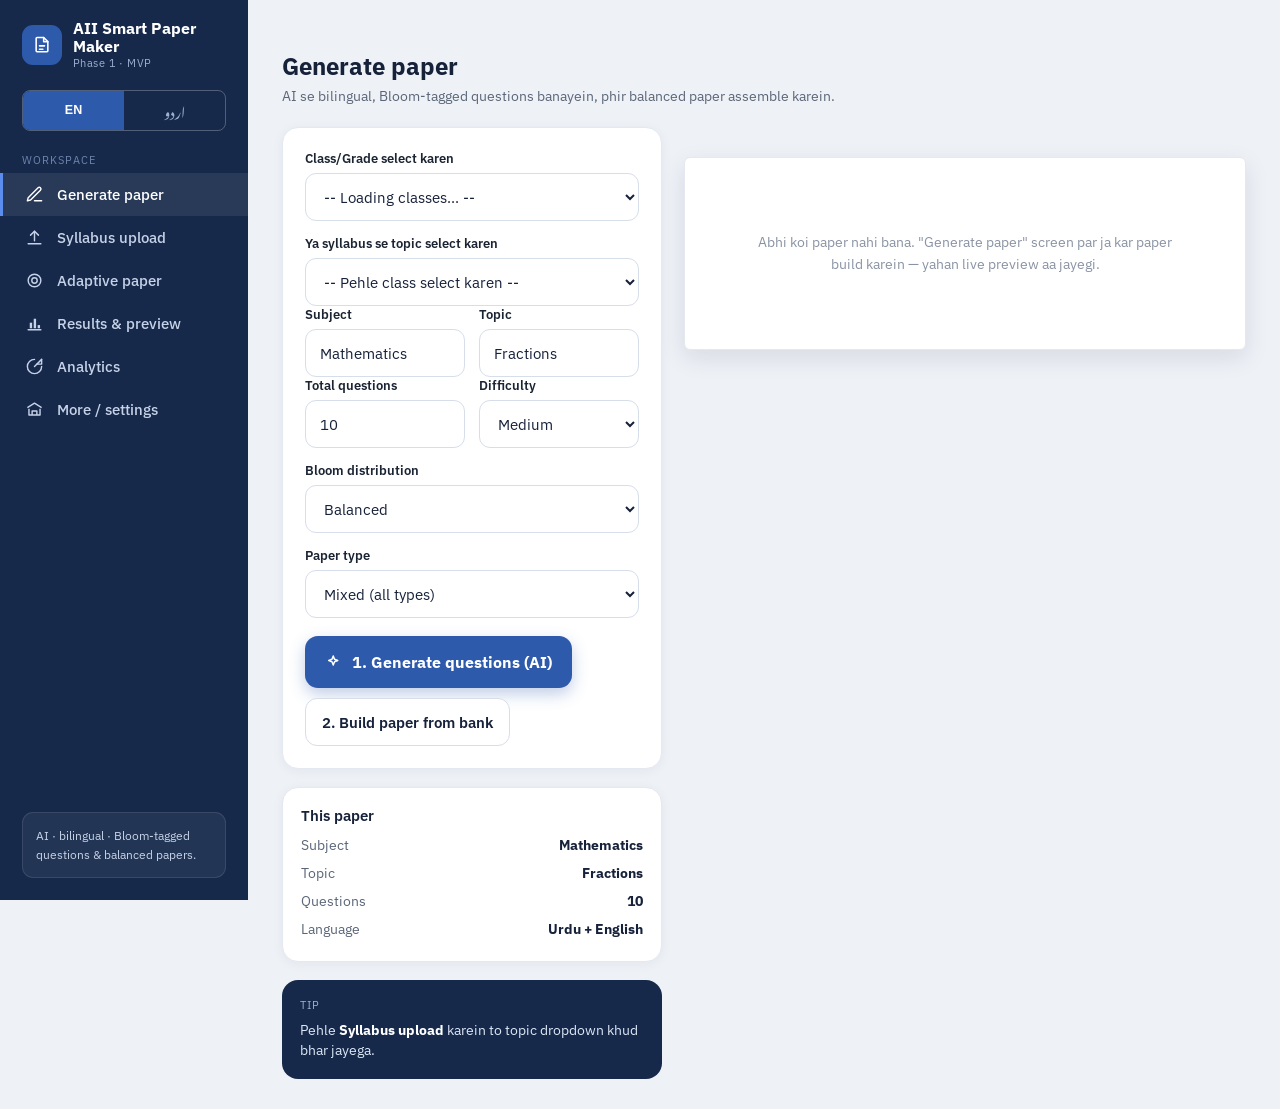
==== commit cacb524a: "feat: paper_type filter (mcq / mixed / subjective) at assembly GeneratePaperRequest par naya paper_t" ====
--- a/static/index.html
+++ b/static/index.html
@@ -442,6 +442,13 @@
               <option value="advanced" data-i18n="opt.advanced">Advanced</option>
             </select>
 
+            <label data-i18n="form.paperType">Paper type</label>
+            <select id="paperType">
+              <option value="mixed" selected data-i18n="opt.mixed">Mixed (sab types)</option>
+              <option value="mcq" data-i18n="opt.mcq">MCQ-only</option>
+              <option value="subjective" data-i18n="opt.subjective">Subjective</option>
+            </select>
+
             <div class="actions">
               <button class="gen-btn" onclick="generateQuestions()"><svg width="18" height="18" viewBox="0 0 24 24" fill="none" stroke="#fff" stroke-width="2" stroke-linecap="round" stroke-linejoin="round"><path d="M11 4 12.7 8.3 17 10 12.7 11.7 11 16 9.3 11.7 5 10 9.3 8.3z"></path></svg><span data-i18n="btn.genQuestions">1. Generate questions (AI)</span></button>
               <button class="ghost-btn" onclick="buildPaper()" data-i18n="btn.buildPaper">2. Build paper from bank</button>
@@ -681,6 +688,7 @@
   </div>
 </div>
 
+<script src="/apiClient.js"></script>
 <script>
 let logoBase64 = null;
 let currentPaperId = null;
@@ -719,8 +727,10 @@
     'form.totalQuestions': 'Total questions',
     'form.difficulty': 'Difficulty',
     'form.bloomDist': 'Bloom distribution',
+    'form.paperType': 'Paper type',
     'opt.easy': 'Easy', 'opt.medium': 'Medium', 'opt.hard': 'Hard',
     'opt.balanced': 'Balanced', 'opt.foundational': 'Foundational', 'opt.advanced': 'Advanced',
+    'opt.mixed': 'Mixed (all types)', 'opt.mcq': 'MCQ-only', 'opt.subjective': 'Subjective',
     'btn.genQuestions': '1. Generate questions (AI)',
     'btn.buildPaper': '2. Build paper from bank',
     'btn.toExport': 'Export & results →',
@@ -807,8 +817,10 @@
     'form.totalQuestions': 'کل سوالات',
     'form.difficulty': 'دشواری',
     'form.bloomDist': 'بلوم تقسیم',
+    'form.paperType': 'پرچہ کی قسم',
     'opt.easy': 'آسان', 'opt.medium': 'درمیانہ', 'opt.hard': 'مشکل',
     'opt.balanced': 'متوازن', 'opt.foundational': 'بنیادی', 'opt.advanced': 'اعلیٰ',
+    'opt.mixed': 'ملا جلا (تمام اقسام)', 'opt.mcq': 'صرف MCQ', 'opt.subjective': 'موضوعی',
     'btn.genQuestions': '۱۔ سوالات بنائیں (اے آئی)',
     'btn.buildPaper': '۲۔ بینک سے پرچہ بنائیں',
     'btn.toExport': 'ایکسپورٹ اور نتائج ←',
@@ -947,7 +959,7 @@
     accent_color: val('accentColor'),
   };
   try {
-    const res = await fetch('/api/school-settings', {
+    const res = await apiFetch('/api/school-settings', {
       method: 'POST',
       headers: { 'Content-Type': 'application/json' },
       body: JSON.stringify(body),
@@ -962,7 +974,7 @@
 
 async function loadSchoolSettings() {
   try {
-    const res = await fetch('/api/school-settings');
+    const res = await apiFetch('/api/school-settings');
     const s = await res.json();
     document.getElementById('schoolNameEn').value = s.school_name || '';
     document.getElementById('schoolNameUr').value = s.school_name_ur || '';
@@ -1002,7 +1014,7 @@
 
 async function loadSyllabusGrades() {
   try {
-    const res = await fetch('/api/syllabus-grades');
+    const res = await apiFetch('/api/syllabus-grades');
     const grades = await res.json();
     const select = document.getElementById('syllabusGrade');
     select.innerHTML = '<option value="">-- Manual entry (upar wale fields use karen) --</option>';
@@ -1032,7 +1044,7 @@
   document.getElementById('subject').value = subject;
   syncPaperSummary();
 
-  const res = await fetch(`/api/syllabus-topics?subject=${encodeURIComponent(subject)}&grade=${encodeURIComponent(grade)}`);
+  const res = await apiFetch(`/api/syllabus-topics?subject=${encodeURIComponent(subject)}&grade=${encodeURIComponent(grade)}`);
   const topics = await res.json();
   topicSelect.innerHTML = '<option value="">-- Manual entry (upar wale fields use karen) --</option>';
   topics.forEach(t => {
@@ -1080,7 +1092,7 @@
   formData.append('grade', grade);
   formData.append('file', file);
   try {
-    const res = await fetch('/api/syllabus/upload-pdf', { method: 'POST', body: formData });
+    const res = await apiFetch('/api/syllabus/upload-pdf', { method: 'POST', body: formData });
     const data = await res.json();
     if (!res.ok) {
       const detail = Array.isArray(data.detail) ? JSON.stringify(data.detail) : (data.detail || 'Error');
@@ -1117,7 +1129,7 @@
   formData.append('grade', grade);
   formData.append('file', file);
   try {
-    const res = await fetch('/api/syllabus/upload-zip', { method: 'POST', body: formData });
+    const res = await apiFetch('/api/syllabus/upload-zip', { method: 'POST', body: formData });
     const data = await res.json();
     if (!res.ok) {
       const detail = Array.isArray(data.detail) ? JSON.stringify(data.detail) : (data.detail || 'Error');
@@ -1150,7 +1162,7 @@
     difficulty: val('difficulty')
   };
   try {
-    const res = await fetch('/api/generate-questions', {
+    const res = await apiFetch('/api/generate-questions', {
       method: 'POST',
       headers: { 'Content-Type': 'application/json' },
       body: JSON.stringify(body)
@@ -1170,10 +1182,11 @@
     subject: val('subject'),
     total_questions: parseInt(val('totalQuestions')),
     bloom_distribution: val('bloomDist'),
-    difficulty: val('difficulty')
+    difficulty: val('difficulty'),
+    paper_type: val('paperType')
   };
   try {
-    const res = await fetch('/api/generate-paper', {
+    const res = await apiFetch('/api/generate-paper', {
       method: 'POST',
       headers: { 'Content-Type': 'application/json' },
       body: JSON.stringify(body)
@@ -1209,7 +1222,7 @@
     difficulty: val('difficulty'),
   };
   try {
-    const res = await fetch('/api/generate-adaptive-paper', {
+    const res = await apiFetch('/api/generate-adaptive-paper', {
       method: 'POST',
       headers: { 'Content-Type': 'application/json' },
       body: JSON.stringify(body),
@@ -1357,7 +1370,7 @@
 async function downloadResultCSV() {
   if (!currentPaperId) { setStatus('Pehle paper banayein.'); return; }
   const url = `/api/paper/${currentPaperId}/result-template`;
-  const res = await fetch(url);
+  const res = await apiFetch(url);
   if (!res.ok) { setStatus('CSV download fail hui.'); return; }
   const blob = await res.blob();
   const a = document.createElement('a');
@@ -1375,7 +1388,7 @@
   const formData = new FormData();
   formData.append('file', file);
   try {
-    const res = await fetch(`/api/paper/${currentPaperId}/upload-results`, {
+    const res = await apiFetch(`/api/paper/${currentPaperId}/upload-results`, {
       method: 'POST',
       body: formData,
     });
@@ -1432,7 +1445,7 @@
   document.getElementById('anUploadPicker').style.display = 'none';
   anStatus('Analytics load ho rahi hai...');
   try {
-    const res = await fetch(`/api/paper/${encodeURIComponent(paperId)}/dashboard`);
+    const res = await apiFetch(`/api/paper/${encodeURIComponent(paperId)}/dashboard`);
     if (!res.ok) { anStatus('⚠️ ' + await anReadError(res), 'err'); return; }
     const data = await res.json();
     renderAnalytics(data);
@@ -1446,7 +1459,7 @@
 // Show an upload switcher only when a paper has more than one results upload.
 async function anLoadUploadPicker(paperId, currentUploadId) {
   try {
-    const res = await fetch(`/api/paper/${encodeURIComponent(paperId)}/uploads`);
+    const res = await apiFetch(`/api/paper/${encodeURIComponent(paperId)}/uploads`);
     if (!res.ok) return;
     const uploads = (await res.json()).uploads || [];
     if (uploads.length <= 1) return;
@@ -1465,7 +1478,7 @@
   if (!uploadId) return;
   anStatus('Upload load ho raha hai...');
   try {
-    const res = await fetch(`/api/upload/${encodeURIComponent(uploadId)}/dashboard`);
+    const res = await apiFetch(`/api/upload/${encodeURIComponent(uploadId)}/dashboard`);
     if (!res.ok) { anStatus('⚠️ ' + await anReadError(res), 'err'); return; }
     renderAnalytics(await res.json());
     anStatus('');
@@ -1612,7 +1625,7 @@
   document.getElementById('replaceModal').dataset.open = '1';
   try {
     const url = `/api/questions?subject=${encodeURIComponent(q.subject)}&topic=${encodeURIComponent(q.topic)}&bloom_level=${encodeURIComponent(q.bloom_level)}`;
-    const res = await fetch(url);
+    const res = await apiFetch(url);
     const all = res.ok ? await res.json() : [];
     // Exclude questions already in this paper.
     const inPaper = new Set(currentPaperData.questions.map(x => x.id));
@@ -1646,7 +1659,7 @@
 async function selectReplacement(newId) {
   if (!currentPaperId || !replacingQid) return;
   try {
-    const res = await fetch(`/api/paper/${currentPaperId}/replace-question`, {
+    const res = await apiFetch(`/api/paper/${currentPaperId}/replace-question`, {
       method: 'POST',
       headers: { 'Content-Type': 'application/json' },
       body: JSON.stringify({ old_question_id: replacingQid, new_question_id: newId }),
@@ -1672,7 +1685,7 @@
 // ===== Home quick stats =====
 async function loadQuickStats() {
   try {
-    const res = await fetch('/api/stats');
+    const res = await apiFetch('/api/stats');
     if (!res.ok) return;        // stats are non-critical — fail quietly
     quickStatsData = await res.json();
     renderQuickStats(quickStatsData);
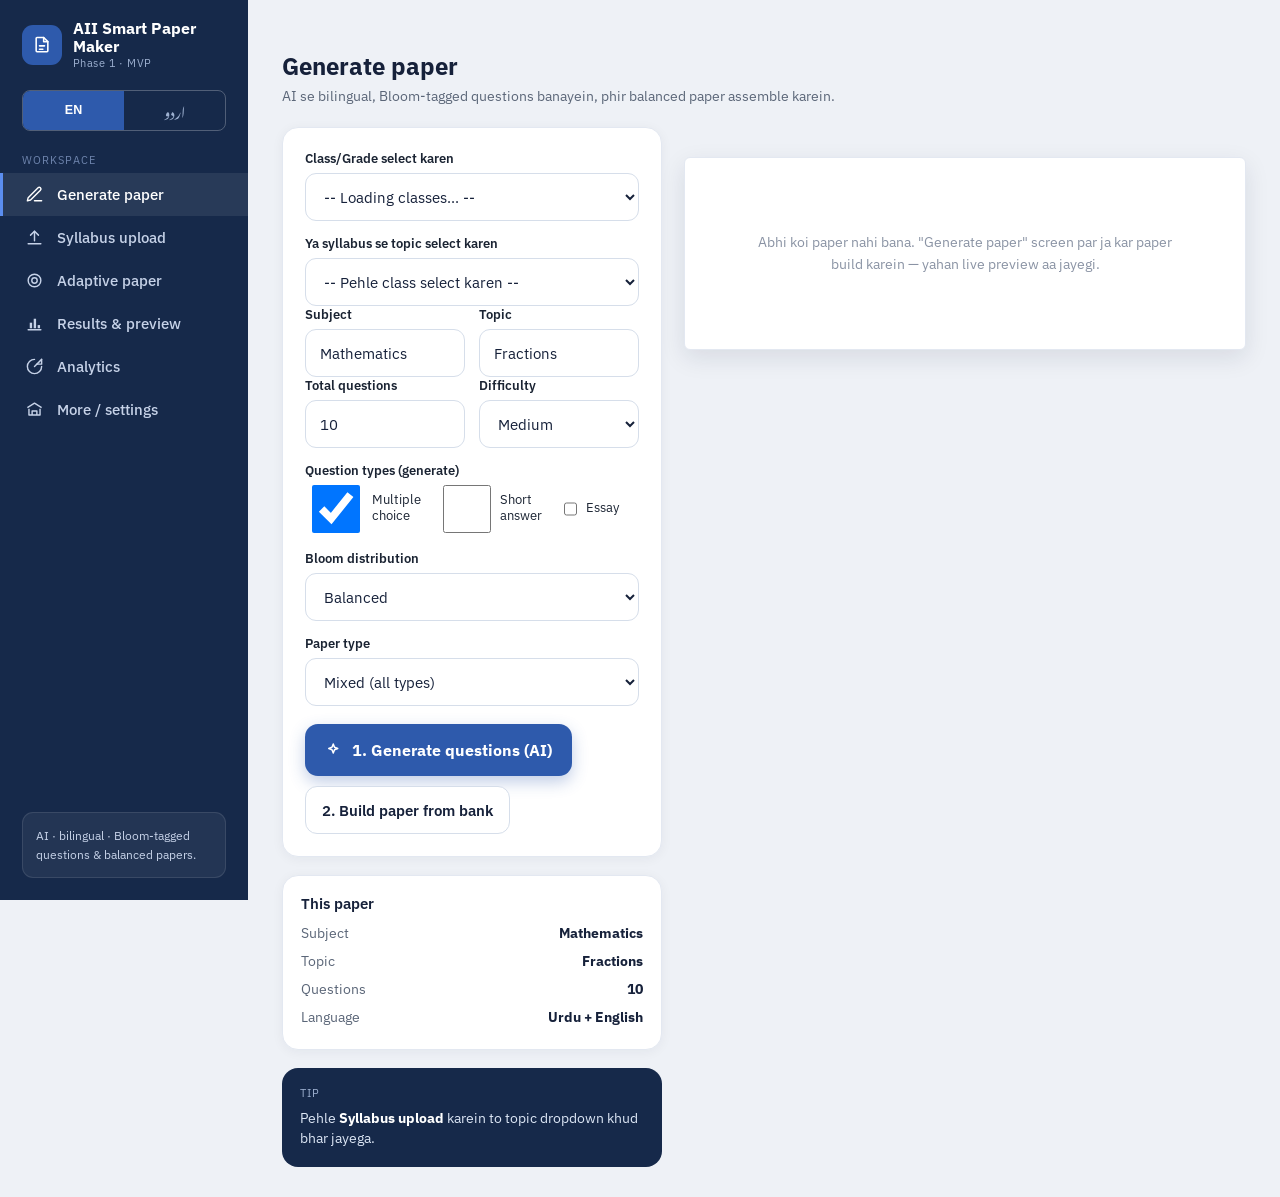
==== commit 60518c36: "feat: let teacher pick question types when generating (MCQ/short-answer/essay) build_prompt ab non-M" ====
--- a/static/index.html
+++ b/static/index.html
@@ -435,6 +435,13 @@
               </div>
             </div>
 
+            <label data-i18n="form.questionTypes">Question types (generate)</label>
+            <div style="display:flex; gap:18px; flex-wrap:wrap; margin-bottom:10px;">
+              <label style="display:flex; align-items:center; gap:6px; font-weight:normal; margin:0;"><input type="checkbox" class="qtype" value="multiple-choice" checked /> <span data-i18n="qtype.mcq">Multiple choice</span></label>
+              <label style="display:flex; align-items:center; gap:6px; font-weight:normal; margin:0;"><input type="checkbox" class="qtype" value="short-answer" /> <span data-i18n="qtype.short">Short answer</span></label>
+              <label style="display:flex; align-items:center; gap:6px; font-weight:normal; margin:0;"><input type="checkbox" class="qtype" value="essay" /> <span data-i18n="qtype.essay">Essay</span></label>
+            </div>
+
             <label data-i18n="form.bloomDist">Bloom distribution</label>
             <select id="bloomDist">
               <option value="balanced" data-i18n="opt.balanced">Balanced</option>
@@ -728,6 +735,8 @@
     'form.difficulty': 'Difficulty',
     'form.bloomDist': 'Bloom distribution',
     'form.paperType': 'Paper type',
+    'form.questionTypes': 'Question types (generate)',
+    'qtype.mcq': 'Multiple choice', 'qtype.short': 'Short answer', 'qtype.essay': 'Essay',
     'opt.easy': 'Easy', 'opt.medium': 'Medium', 'opt.hard': 'Hard',
     'opt.balanced': 'Balanced', 'opt.foundational': 'Foundational', 'opt.advanced': 'Advanced',
     'opt.mixed': 'Mixed (all types)', 'opt.mcq': 'MCQ-only', 'opt.subjective': 'Subjective',
@@ -818,6 +827,8 @@
     'form.difficulty': 'دشواری',
     'form.bloomDist': 'بلوم تقسیم',
     'form.paperType': 'پرچہ کی قسم',
+    'form.questionTypes': 'سوالات کی اقسام (تخلیق)',
+    'qtype.mcq': 'کثیر الانتخابی', 'qtype.short': 'مختصر جواب', 'qtype.essay': 'مضمون',
     'opt.easy': 'آسان', 'opt.medium': 'درمیانہ', 'opt.hard': 'مشکل',
     'opt.balanced': 'متوازن', 'opt.foundational': 'بنیادی', 'opt.advanced': 'اعلیٰ',
     'opt.mixed': 'ملا جلا (تمام اقسام)', 'opt.mcq': 'صرف MCQ', 'opt.subjective': 'موضوعی',
@@ -1150,6 +1161,12 @@
   }
 }
 
+function getSelectedQuestionTypes() {
+  const picked = Array.from(document.querySelectorAll('.qtype:checked')).map(c => c.value);
+  // Kuch na chuna ho to MCQ default — generation kabhi khali types se na chale.
+  return picked.length ? picked : ['multiple-choice'];
+}
+
 async function generateQuestions() {
   setStatus("AI se questions generate ho rahe hain... (kuch seconds lagenge)");
   const body = {
@@ -1158,7 +1175,7 @@
     syllabus_topic_id: selectedSyllabusTopicId,
     total_questions: parseInt(val('totalQuestions')),
     bloom_distribution: val('bloomDist'),
-    question_types: ['multiple-choice'],
+    question_types: getSelectedQuestionTypes(),
     difficulty: val('difficulty')
   };
   try {
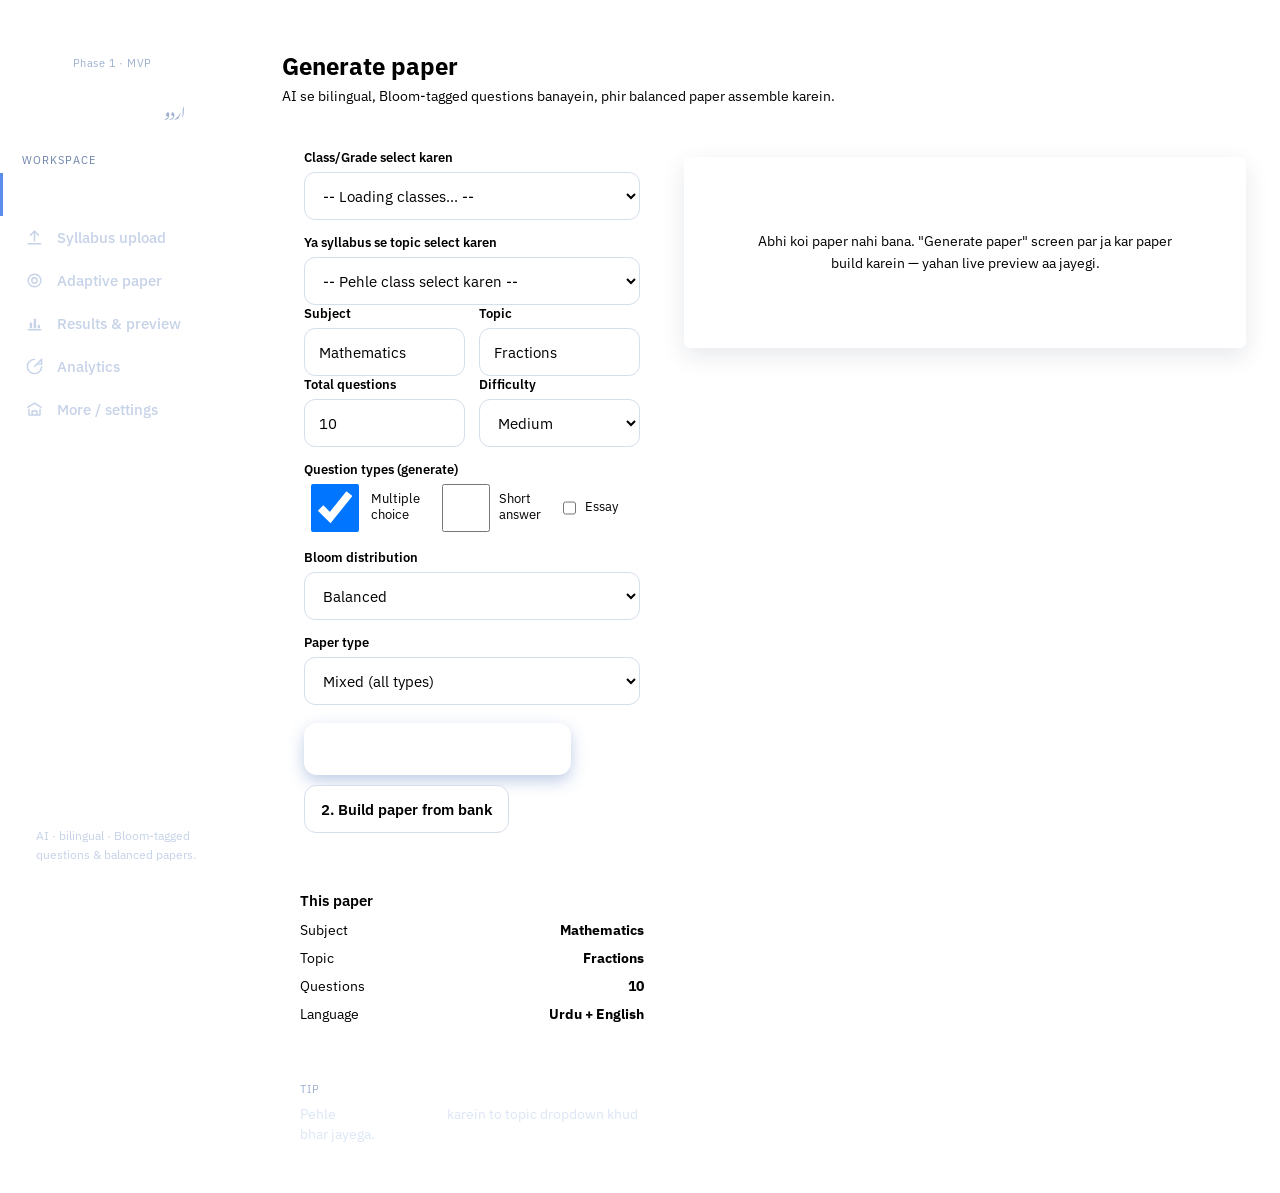
==== commit c90467b1: "add shared tokens.css and link it from all pages Move the duplicated :root variables from index.html" ====
--- a/static/index.html
+++ b/static/index.html
@@ -7,31 +7,8 @@
 <link rel="preconnect" href="https://fonts.googleapis.com">
 <link rel="preconnect" href="https://fonts.gstatic.com" crossorigin>
 <link href="https://fonts.googleapis.com/css2?family=IBM+Plex+Sans:wght@400;500;600;700&family=Source+Serif+4:opsz,wght@8..60,400;8..60,600;8..60,700&family=Noto+Nastaliq+Urdu:wght@400;600&display=swap" rel="stylesheet">
+<link rel="stylesheet" href="/tokens.css">
 <style>
-  :root {
-    --primary: #2E5AAC;
-    --primary-hover: #244a90;
-    --navy: #16294A;
-    --tint: #EAF1FB;
-    --tint2: #EEF3FC;
-    --ink: #16213A;
-    --ink2: #1B2433;
-    --muted: #5B6678;
-    --muted2: #8A93A4;
-    --border: #E3E8F1;
-    --line: #EDF0F5;
-    --surface: #FFFFFF;
-    --bg: #EEF1F6;
-    --ok-bg: #E6F4EC;   --ok-tx: #2E7D5B;
-    --prog-bg: #E7EEFB; --prog-tx: #2E5AAC;
-    --warn-bg: #FBF1DF; --warn-tx: #B5760E;
-    --err-bg: #FBE9E7;  --err-tx: #C0392B;
-    --easy: #7FC8A0; --medium: #5B8DEF; --hard: #E89B5B;
-    --radius-card: 16px;
-    --radius-btn: 12px;
-    --shadow: 0 2px 12px rgba(22,33,58,.05);
-  }
-
   * { box-sizing: border-box; }
   html, body { margin: 0; height: 100%; }
   body {
@@ -137,6 +114,12 @@
     font-size: 14.5px; font-weight: 600; font-family: inherit; cursor: pointer;
   }
   .ghost-btn:hover { border-color: var(--primary); color: var(--primary); }
+  .ratio-preset {
+    background: #fff; border: 1px solid #D6DEEA; color: var(--ink);
+    padding: 7px 12px; border-radius: 9px; font-size: 13.5px; font-weight: 600;
+    font-family: inherit; cursor: pointer;
+  }
+  .ratio-preset:hover { border-color: var(--primary); color: var(--primary); }
 
   .tip {
     background: var(--navy); color: #fff; border-radius: 16px; padding: 18px;
@@ -450,11 +433,24 @@
             </select>
 
             <label data-i18n="form.paperType">Paper type</label>
-            <select id="paperType">
+            <select id="paperType" onchange="onPaperTypeChange()">
               <option value="mixed" selected data-i18n="opt.mixed">Mixed (sab types)</option>
               <option value="mcq" data-i18n="opt.mcq">MCQ-only</option>
               <option value="subjective" data-i18n="opt.subjective">Subjective</option>
+              <option value="custom-ratio" data-i18n="opt.customRatio">Custom ratio (MCQ vs Subjective)</option>
             </select>
+
+            <div id="ratioBlock" style="display:none; margin:2px 0 12px;">
+              <div style="display:flex; gap:8px; flex-wrap:wrap; margin-bottom:8px;">
+                <button type="button" class="ratio-preset" onclick="setRatioPreset(20)">20/80</button>
+                <button type="button" class="ratio-preset" onclick="setRatioPreset(30)">30/70</button>
+                <button type="button" class="ratio-preset" onclick="setRatioPreset(50)">50/50</button>
+                <button type="button" class="ratio-preset" onclick="setRatioPreset(70)">70/30</button>
+                <button type="button" class="ratio-preset" onclick="setRatioPreset(80)">80/20</button>
+              </div>
+              <label style="font-weight:normal; margin:0;" data-i18n="form.mcqPercent">MCQ % (baaki subjective)</label>
+              <input id="mcqPercent" type="number" min="0" max="100" value="50" />
+            </div>
 
             <div class="actions">
               <button class="gen-btn" onclick="generateQuestions()"><svg width="18" height="18" viewBox="0 0 24 24" fill="none" stroke="#fff" stroke-width="2" stroke-linecap="round" stroke-linejoin="round"><path d="M11 4 12.7 8.3 17 10 12.7 11.7 11 16 9.3 11.7 5 10 9.3 8.3z"></path></svg><span data-i18n="btn.genQuestions">1. Generate questions (AI)</span></button>
@@ -740,6 +736,8 @@
     'opt.easy': 'Easy', 'opt.medium': 'Medium', 'opt.hard': 'Hard',
     'opt.balanced': 'Balanced', 'opt.foundational': 'Foundational', 'opt.advanced': 'Advanced',
     'opt.mixed': 'Mixed (all types)', 'opt.mcq': 'MCQ-only', 'opt.subjective': 'Subjective',
+    'opt.customRatio': 'Custom ratio (MCQ vs Subjective)',
+    'form.mcqPercent': 'MCQ % (rest subjective)',
     'btn.genQuestions': '1. Generate questions (AI)',
     'btn.buildPaper': '2. Build paper from bank',
     'btn.toExport': 'Export & results →',
@@ -832,6 +830,8 @@
     'opt.easy': 'آسان', 'opt.medium': 'درمیانہ', 'opt.hard': 'مشکل',
     'opt.balanced': 'متوازن', 'opt.foundational': 'بنیادی', 'opt.advanced': 'اعلیٰ',
     'opt.mixed': 'ملا جلا (تمام اقسام)', 'opt.mcq': 'صرف MCQ', 'opt.subjective': 'موضوعی',
+    'opt.customRatio': 'حسبِ ضرورت تناسب (MCQ بمقابلہ موضوعی)',
+    'form.mcqPercent': 'MCQ فیصد (باقی موضوعی)',
     'btn.genQuestions': '۱۔ سوالات بنائیں (اے آئی)',
     'btn.buildPaper': '۲۔ بینک سے پرچہ بنائیں',
     'btn.toExport': 'ایکسپورٹ اور نتائج ←',
@@ -1167,6 +1167,16 @@
   return picked.length ? picked : ['multiple-choice'];
 }
 
+function onPaperTypeChange() {
+  // Ratio controls sirf "custom-ratio" par dikhein.
+  const isRatio = val('paperType') === 'custom-ratio';
+  document.getElementById('ratioBlock').style.display = isRatio ? 'block' : 'none';
+}
+
+function setRatioPreset(mcqPercent) {
+  document.getElementById('mcqPercent').value = mcqPercent;
+}
+
 async function generateQuestions() {
   setStatus("AI se questions generate ho rahe hain... (kuch seconds lagenge)");
   const body = {
@@ -1195,13 +1205,17 @@
 
 async function buildPaper() {
   setStatus("Paper assemble ho raha hai...");
+  const paperType = val('paperType');
   const body = {
     subject: val('subject'),
     total_questions: parseInt(val('totalQuestions')),
     bloom_distribution: val('bloomDist'),
     difficulty: val('difficulty'),
-    paper_type: val('paperType')
+    paper_type: paperType
   };
+  if (paperType === 'custom-ratio') {
+    body.mcq_percent = parseInt(val('mcqPercent'));
+  }
   try {
     const res = await apiFetch('/api/generate-paper', {
       method: 'POST',
@@ -1297,15 +1311,15 @@
   questions.forEach((q, i) => {
     const optsEn = JSON.parse(q.options_en || '[]');
     const optsUr = JSON.parse(q.options_ur || '[]');
-    const visual = (q.visual_emoji && q.visual_count) ? `<div style="font-size:22px;letter-spacing:4px;margin-top:6px">${q.visual_emoji.repeat(q.visual_count)}</div>` : '';
+    const visual = (q.visual_emoji && q.visual_count) ? `<div style="font-size:22px;letter-spacing:4px;margin-top:6px">${escapeHtml(q.visual_emoji.repeat(q.visual_count))}</div>` : '';
     const card = document.createElement('div');
     card.className = 'question-card';
     card.innerHTML = `
-      <div><strong>Q${i + 1}.</strong> ${q.question_en || ''}</div>
-      <div class="ur">${q.question_ur || ''}</div>
+      <div><strong>Q${i + 1}.</strong> ${escapeHtml(q.question_en || '')}</div>
+      <div class="ur">${escapeHtml(q.question_ur || '')}</div>
       ${visual}
-      <ul>${optsEn.map((o, idx) => `<li>${o}${optsUr[idx] ? ' — <span class="ur" style="font-size:15px">' + optsUr[idx] + '</span>' : ''}</li>`).join('')}</ul>
-      <div class="meta">Bloom: ${q.bloom_level} | Difficulty: ${q.difficulty} | Expected: ${expectedBadge(q)} | Marks: ${q.marks}</div>
+      <ul>${optsEn.map((o, idx) => `<li>${escapeHtml(o)}${optsUr[idx] ? ' — <span class="ur" style="font-size:15px">' + escapeHtml(optsUr[idx]) + '</span>' : ''}</li>`).join('')}</ul>
+      <div class="meta">Bloom: ${escapeHtml(q.bloom_level)} | Difficulty: ${escapeHtml(q.difficulty)} | Expected: ${expectedBadge(q)} | Marks: ${q.marks}</div>
     `;
     container.appendChild(card);
   });
@@ -1330,12 +1344,12 @@
     const optsEn = JSON.parse(q.options_en || '[]');
     const letters = ['(a)', '(b)', '(c)', '(d)', '(e)'];
     const opts = optsEn.length
-      ? `<div class="ph-opts">${optsEn.map((o, idx) => `<span>${letters[idx] || ''} ${o}</span>`).join('')}</div>`
+      ? `<div class="ph-opts">${optsEn.map((o, idx) => `<span>${letters[idx] || ''} ${escapeHtml(o)}</span>`).join('')}</div>`
       : '';
-    const ur = q.question_ur ? `<div class="q-ur">${q.question_ur}</div>` : '';
+    const ur = q.question_ur ? `<div class="q-ur">${escapeHtml(q.question_ur)}</div>` : '';
     const change = q.id ? `<button class="ph-change" onclick="openReplaceModal('${q.id}')">&#8635; ${t('btn.change')}</button>` : '';
     return `<div class="ph-q">
-      <div class="q-en">Q${i + 1}. ${q.question_en || ''} <span style="float:right;color:#5B6678;font-weight:400">[${q.marks} mark${q.marks == 1 ? '' : 's'}]</span></div>
+      <div class="q-en">Q${i + 1}. ${escapeHtml(q.question_en || '')} <span style="float:right;color:#5B6678;font-weight:400">[${q.marks} mark${q.marks == 1 ? '' : 's'}]</span></div>
       ${ur}
       ${opts}
       ${change}
@@ -1344,12 +1358,12 @@
 
   const html = `
     <div class="ph-head">
-      <div class="ph-en">${nameEn}</div>
-      ${nameUr ? `<div class="ph-ur">${nameUr}</div>` : ''}
+      <div class="ph-en">${escapeHtml(nameEn)}</div>
+      ${nameUr ? `<div class="ph-ur">${escapeHtml(nameUr)}</div>` : ''}
       <div class="ph-exam">Examination — 2026</div>
     </div>
     <div class="ph-meta">
-      <span>Subject: ${subject || '—'}</span>
+      <span>Subject: ${escapeHtml(subject) || '—'}</span>
       <span>Total marks: ${totalMarks || '—'}</span>
     </div>
     <div class="ph-sec">Questions</div>
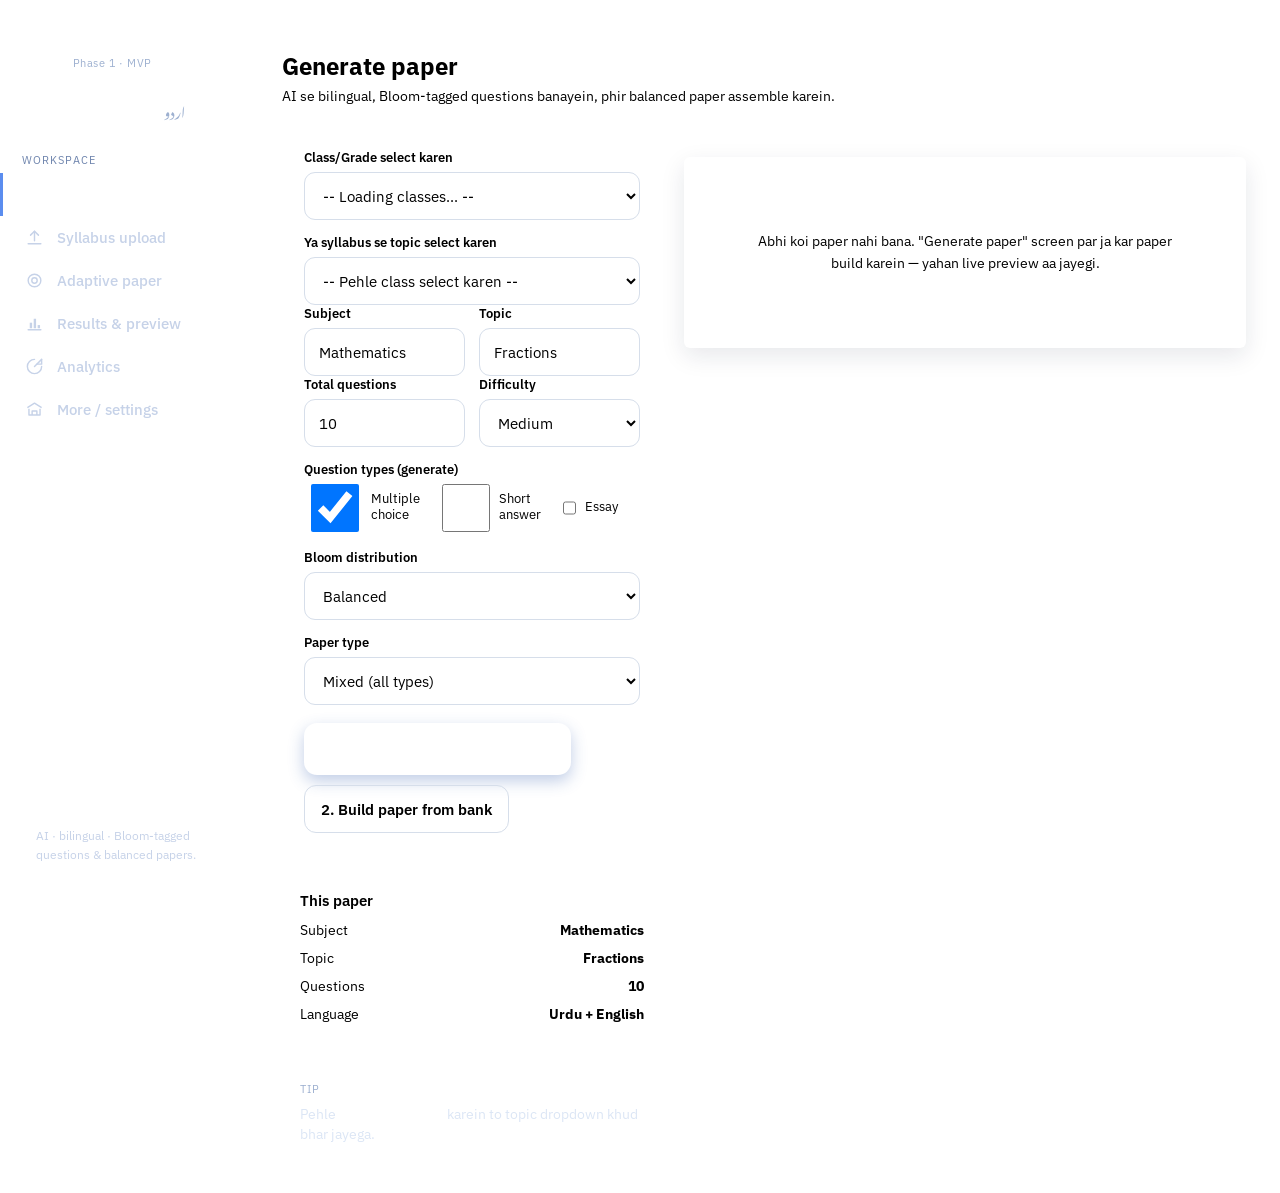
==== commit 04808f4a: "use --surface token for hardcoded white backgrounds Replace the 12 `background: #fff` declarations i" ====
--- a/static/index.html
+++ b/static/index.html
@@ -86,7 +86,7 @@
   input, select {
     width: 100%; min-height: 48px; padding: 11px 14px; margin-top: 7px;
     border: 1px solid #D6DEEA; border-radius: 11px;
-    font-size: 15px; font-family: inherit; background: #fff; color: var(--ink);
+    font-size: 15px; font-family: inherit; background: var(--surface); color: var(--ink);
   }
   input[type="file"] { padding: 11px 12px; }
   input:focus, select:focus {
@@ -109,13 +109,13 @@
   .gen-btn:disabled { opacity: .55; cursor: not-allowed; box-shadow: none; }
   .ghost-btn {
     display: inline-flex; align-items: center; justify-content: center; gap: 9px;
-    background: #fff; border: 1px solid #D6DEEA; color: var(--ink);
+    background: var(--surface); border: 1px solid #D6DEEA; color: var(--ink);
     min-height: 48px; padding: 0 16px; border-radius: 12px;
     font-size: 14.5px; font-weight: 600; font-family: inherit; cursor: pointer;
   }
   .ghost-btn:hover { border-color: var(--primary); color: var(--primary); }
   .ratio-preset {
-    background: #fff; border: 1px solid #D6DEEA; color: var(--ink);
+    background: var(--surface); border: 1px solid #D6DEEA; color: var(--ink);
     padding: 7px 12px; border-radius: 9px; font-size: 13.5px; font-weight: 600;
     font-family: inherit; cursor: pointer;
   }
@@ -137,7 +137,7 @@
   /* ---- Question review cards ---- */
   .question-card {
     border: 1px solid var(--border); border-radius: 14px;
-    padding: 16px 18px; margin-top: 13px; background: #fff; box-shadow: var(--shadow);
+    padding: 16px 18px; margin-top: 13px; background: var(--surface); box-shadow: var(--shadow);
   }
   .question-card .ur { font-size: 16px; color: var(--muted); margin-top: 6px; text-align: right; }
   .question-card ul { margin: 8px 0 0; padding-left: 20px; }
@@ -147,7 +147,7 @@
 
   /* ---- Live paper preview (Direction C — serif, A4 sheet) ---- */
   .paper-sheet {
-    background: #fff; border: 1px solid var(--border); border-radius: 6px;
+    background: var(--surface); border: 1px solid var(--border); border-radius: 6px;
     box-shadow: 0 8px 24px rgba(22,33,58,.1);
     padding: 34px 38px; font-size: 13.5px; line-height: 1.55;
   }
@@ -168,7 +168,7 @@
   .paper-empty { color: var(--muted2); text-align: center; padding: 40px 20px; font-size: 14px; }
 
   /* ---- Summary tables (Direction A — structured) ---- */
-  .summary-box { border: 1px solid var(--border); border-radius: 12px; padding: 14px 16px; margin-top: 14px; background: #fff; }
+  .summary-box { border: 1px solid var(--border); border-radius: 12px; padding: 14px 16px; margin-top: 14px; background: var(--surface); }
   .summary-box .t { font-weight: 600; margin-bottom: 8px; font-size: 14px; }
   .summary-box table { width: 100%; border-collapse: collapse; font-size: 14px; }
   .summary-box th { text-align: left; color: var(--muted); font-weight: 600; padding-bottom: 6px; border-bottom: 1px solid var(--line); }
@@ -267,7 +267,7 @@
   }
   .modal-overlay[data-open="1"] { display: flex; }
   .modal {
-    background: #fff; border-radius: 16px; width: 100%; max-width: 640px;
+    background: var(--surface); border-radius: 16px; width: 100%; max-width: 640px;
     max-height: 86vh; display: flex; flex-direction: column;
     box-shadow: 0 20px 60px rgba(0,0,0,.3);
   }
@@ -302,7 +302,7 @@
     .topbar .name { font-size: 15.5px; font-weight: 700; line-height: 1.1; }
     .topbar .tag { font-size: 10.5px; color: #9DB0D0; }
     .bottomnav {
-      display: flex; position: sticky; bottom: 0; background: #fff;
+      display: flex; position: sticky; bottom: 0; background: var(--surface);
       border-top: 1px solid var(--border); align-items: center;
       padding: 8px 8px calc(8px + env(safe-area-inset-bottom, 0px)); z-index: 10;
       box-shadow: 0 -2px 10px rgba(22,33,58,.06);
